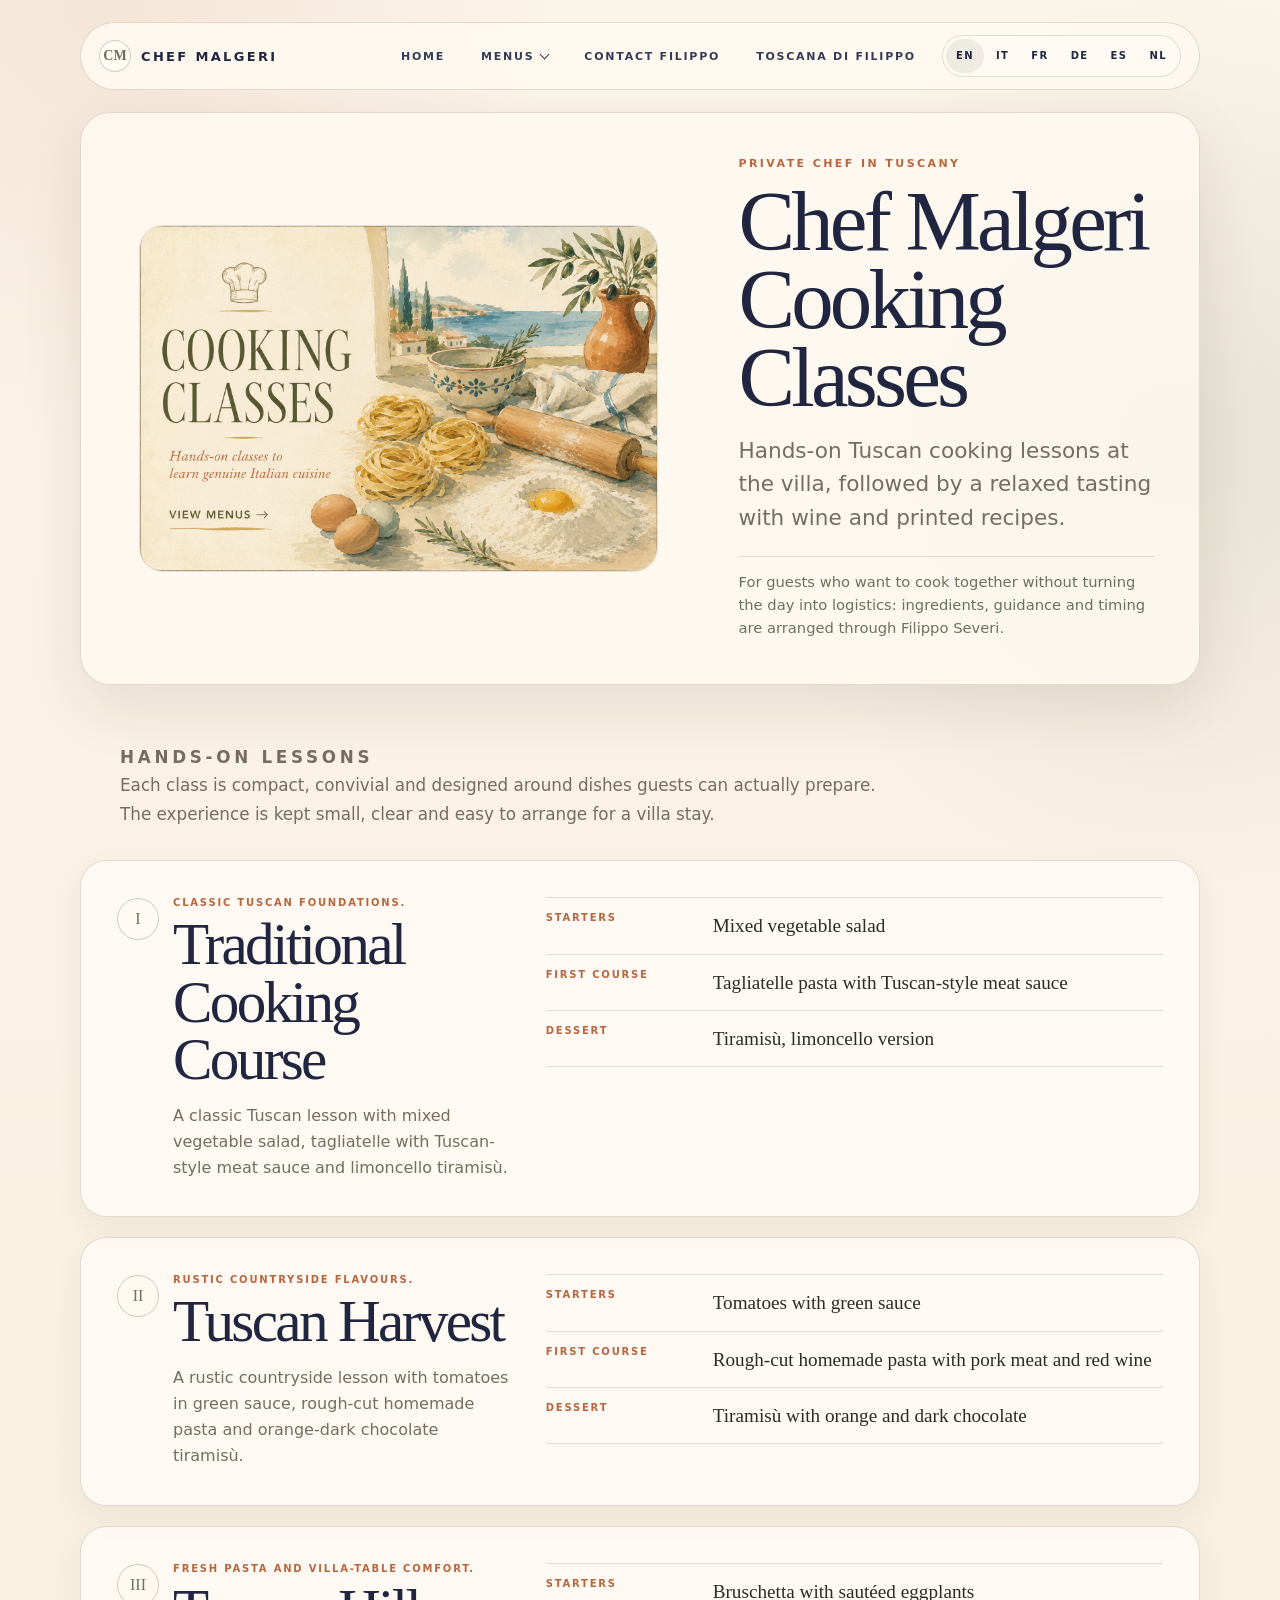
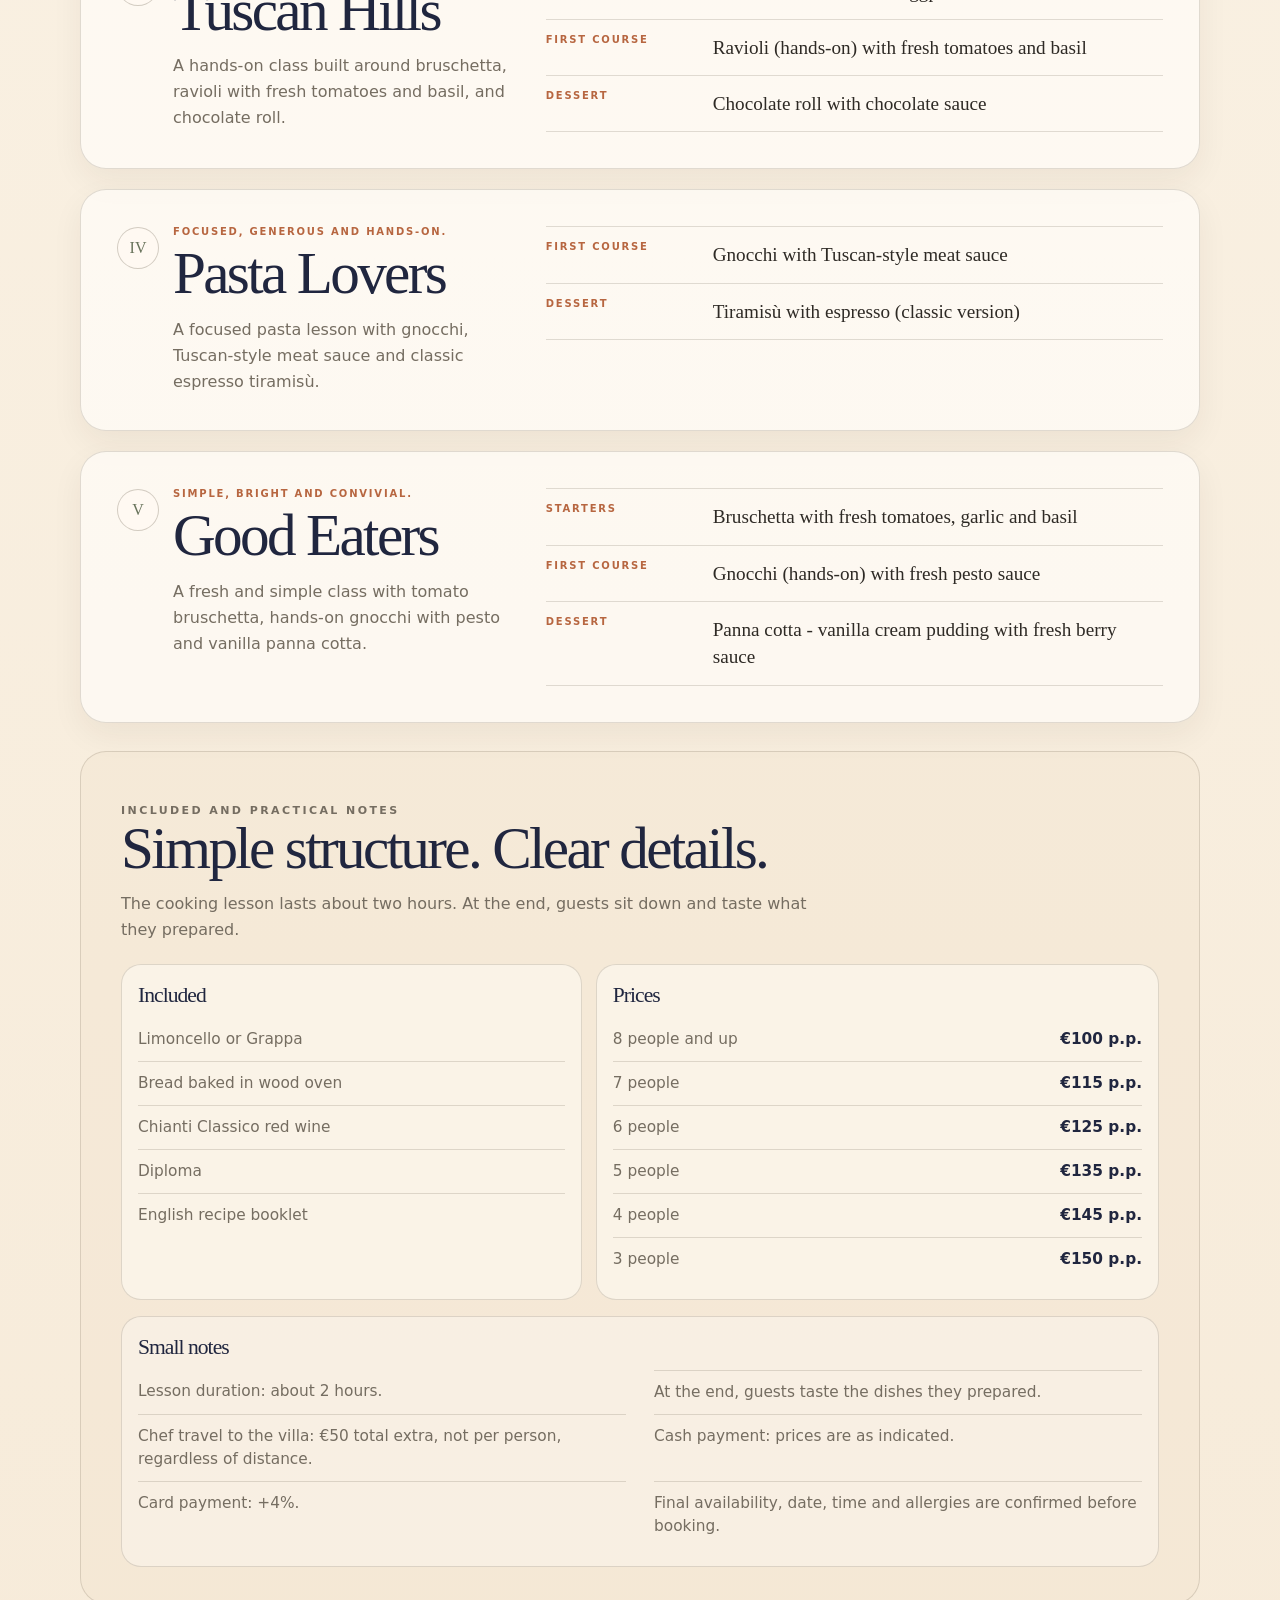
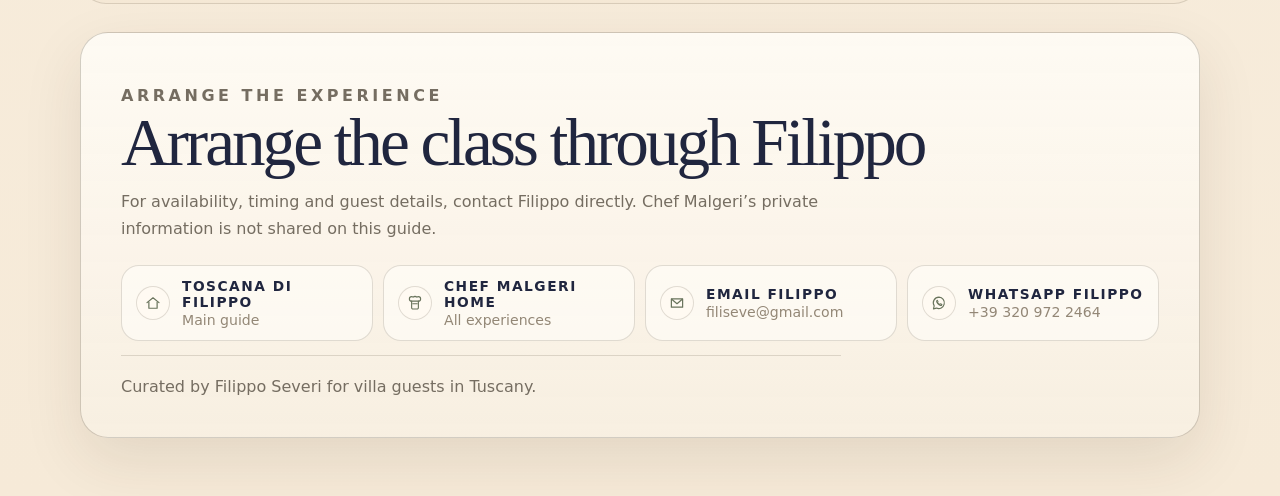
==== cooking-classes/index.html @ 7f521a79 "Add files via upload" ====
<!DOCTYPE html>

<html lang="en">
<head>
<meta charset="utf-8"/>
<meta content="width=device-width, initial-scale=1" name="viewport"/>
<title>Chef Malgeri · Cooking Classes</title>
<meta content="Hands-on Tuscan cooking classes at the villa, followed by a relaxed tasting with wine and printed recipes." name="description"/>
<meta content="index, follow" name="robots"/>
<meta content="Chef Malgeri · Cooking Classes" property="og:title"/>
<meta content="Hands-on Tuscan cooking classes at the villa, followed by a relaxed tasting with wine and printed recipes." property="og:description"/>
<meta content="website" property="og:type"/>
<link href="assets/site.css" rel="stylesheet"/>
<meta content="https://filippo-chef-malgeri.moghito.com/cooking-classes/" property="og:url"/><meta content="https://filippo-chef-malgeri.moghito.com/assets/og-cooking-classes.jpg" property="og:image"/><meta content="https://filippo-chef-malgeri.moghito.com/assets/og-cooking-classes.jpg" property="og:image:secure_url"/><meta content="image/jpeg" property="og:image:type"/><meta content="1600" property="og:image:width"/><meta content="840" property="og:image:height"/><meta content="summary_large_image" name="twitter:card"/><meta content="Chef Malgeri · Cooking Classes" name="twitter:title"/><meta content="Hands-on Tuscan cooking classes at the villa, followed by a relaxed tasting with wine and printed recipes." name="twitter:description"/><meta content="https://filippo-chef-malgeri.moghito.com/assets/og-cooking-classes.jpg" name="twitter:image"/><link href="https://filippo-chef-malgeri.moghito.com/cooking-classes/" rel="canonical"/></head>
<body data-contact-context="classes">
<a class="skip-link" href="#classes">Skip to classes</a>
<header aria-label="Site navigation" class="site-header">
<a aria-label="Chef Malgeri home" class="brand" href="../index.html">
<span class="monogram">CM</span>
<span class="brand-name">Chef Malgeri</span>
</a>
<nav aria-label="Page links" class="nav-links"><a href="../index.html">Home</a><div class="nav-dropdown"><a aria-expanded="false" aria-haspopup="true" class="nav-trigger" href="../index.html#experiences">Menus</a><div aria-label="Chef Malgeri menus" class="nav-menu"><a href="../tuscan-dinners/">Tuscan Dinners</a><a href="../cooking-classes/">Cooking Classes</a><a href="../group-dinners/">Group Dinners</a><a href="../gourmet-truffle/">Gourmet &amp; Truffle</a><a href="../summer-menus/">Summer Menus</a></div></div><a href="#contact-filippo">Contact Filippo</a><a href="https://filippo-toscana.moghito.com/">Toscana di Filippo</a></nav>
<div aria-label="Language" class="lang-switch" role="group"><button data-set-lang="en" type="button">EN</button><button data-set-lang="it" type="button">IT</button><button data-set-lang="fr" type="button">FR</button><button data-set-lang="de" type="button">DE</button><button data-set-lang="es" type="button">ES</button><button data-set-lang="nl" type="button">NL</button></div></header>
<main class="page">
<section aria-label="Cooking Classes introduction" class="hero">
<figure class="hero-art">
<img alt="Watercolor Tuscan cooking class scene with handmade pasta, eggs, rolling pin, olive branch and coastal villa landscape." height="1024" src="assets/hero-cooking-classes.webp" width="1536"/>
</figure>
<div class="hero-copy">
<p class="eyebrow">Private chef in Tuscany</p>
<h1><span>Chef Malgeri</span><span>Cooking Classes</span></h1>
<p class="lead">Hands-on Tuscan cooking lessons at the villa, followed by a relaxed tasting with wine and printed recipes.</p>
<p class="hero-note">For guests who want to cook together without turning the day into logistics: ingredients, guidance and timing are arranged through Filippo Severi.</p>
</div>
</section>
<section aria-label="Cooking class introduction" class="intro-panel">
<p class="section-kicker">Hands-on lessons</p>
<p>Each class is compact, convivial and designed around dishes guests can actually prepare. The experience is kept small, clear and easy to arrange for a villa stay.</p>
</section>
<section aria-label="Cooking class options" class="lesson-stack" id="classes">
<article class="lesson-card" id="traditional-cooking-course">
<div class="lesson-heading">
<p class="lesson-number">I</p>
<div>
<p class="lesson-mood">Classic Tuscan foundations.</p>
<h2>Traditional Cooking Course</h2>
<p class="lesson-desc">A classic Tuscan lesson with mixed vegetable salad, tagliatelle with Tuscan-style meat sauce and limoncello tiramisù.</p>
</div>
</div>
<dl class="lesson-list">
<div class="lesson-row">
<dt>Starters</dt>
<dd>Mixed vegetable salad</dd>
</div>
<div class="lesson-row">
<dt>First course</dt>
<dd>Tagliatelle pasta with Tuscan-style meat sauce</dd>
</div>
<div class="lesson-row">
<dt>Dessert</dt>
<dd>Tiramisù, limoncello version</dd>
</div>
</dl>
</article>
<article class="lesson-card" id="tuscan-harvest">
<div class="lesson-heading">
<p class="lesson-number">II</p>
<div>
<p class="lesson-mood">Rustic countryside flavours.</p>
<h2>Tuscan Harvest</h2>
<p class="lesson-desc">A rustic countryside lesson with tomatoes in green sauce, rough-cut homemade pasta and orange-dark chocolate tiramisù.</p>
</div>
</div>
<dl class="lesson-list">
<div class="lesson-row">
<dt>Starters</dt>
<dd>Tomatoes with green sauce</dd>
</div>
<div class="lesson-row">
<dt>First course</dt>
<dd>Rough-cut homemade pasta with pork meat and red wine</dd>
</div>
<div class="lesson-row">
<dt>Dessert</dt>
<dd>Tiramisù with orange and dark chocolate</dd>
</div>
</dl>
</article>
<article class="lesson-card" id="tuscan-hills">
<div class="lesson-heading">
<p class="lesson-number">III</p>
<div>
<p class="lesson-mood">Fresh pasta and villa-table comfort.</p>
<h2>Tuscan Hills</h2>
<p class="lesson-desc">A hands-on class built around bruschetta, ravioli with fresh tomatoes and basil, and chocolate roll.</p>
</div>
</div>
<dl class="lesson-list">
<div class="lesson-row">
<dt>Starters</dt>
<dd>Bruschetta with sautéed eggplants</dd>
</div>
<div class="lesson-row">
<dt>First course</dt>
<dd>Ravioli (hands-on) with fresh tomatoes and basil</dd>
</div>
<div class="lesson-row">
<dt>Dessert</dt>
<dd>Chocolate roll with chocolate sauce</dd>
</div>
</dl>
</article>
<article class="lesson-card" id="pasta-lovers">
<div class="lesson-heading">
<p class="lesson-number">IV</p>
<div>
<p class="lesson-mood">Focused, generous and hands-on.</p>
<h2>Pasta Lovers</h2>
<p class="lesson-desc">A focused pasta lesson with gnocchi, Tuscan-style meat sauce and classic espresso tiramisù.</p>
</div>
</div>
<dl class="lesson-list">
<div class="lesson-row">
<dt>First course</dt>
<dd>Gnocchi with Tuscan-style meat sauce</dd>
</div>
<div class="lesson-row">
<dt>Dessert</dt>
<dd>Tiramisù with espresso (classic version)</dd>
</div>
</dl>
</article>
<article class="lesson-card" id="good-eaters">
<div class="lesson-heading">
<p class="lesson-number">V</p>
<div>
<p class="lesson-mood">Simple, bright and convivial.</p>
<h2>Good Eaters</h2>
<p class="lesson-desc">A fresh and simple class with tomato bruschetta, hands-on gnocchi with pesto and vanilla panna cotta.</p>
</div>
</div>
<dl class="lesson-list">
<div class="lesson-row">
<dt>Starters</dt>
<dd>Bruschetta with fresh tomatoes, garlic and basil</dd>
</div>
<div class="lesson-row">
<dt>First course</dt>
<dd>Gnocchi (hands-on) with fresh pesto sauce</dd>
</div>
<div class="lesson-row">
<dt>Dessert</dt>
<dd>Panna cotta - vanilla cream pudding with fresh berry sauce</dd>
</div>
</dl>
</article>
</section>
<section aria-label="Included items and prices" class="service-notes">
<div class="service-intro">
<p class="section-kicker">Included and practical notes</p>
<h2>Simple structure. Clear details.</h2>
<p>The cooking lesson lasts about two hours. At the end, guests sit down and taste what they prepared.</p>
</div>
<div class="service-grid service-grid-two">
<div class="service-block">
<h3>Included</h3>
<ul class="plain-list"><li>Limoncello or Grappa</li><li>Bread baked in wood oven</li><li>Chianti Classico red wine</li><li>Diploma</li><li>English recipe booklet</li></ul>
</div>
<div class="service-block">
<h3>Prices</h3>
<ul class="price-list"><li><span>8 people and up</span><strong>€100 p.p.</strong></li><li><span>7 people</span><strong>€115 p.p.</strong></li><li><span>6 people</span><strong>€125 p.p.</strong></li><li><span>5 people</span><strong>€135 p.p.</strong></li><li><span>4 people</span><strong>€145 p.p.</strong></li><li><span>3 people</span><strong>€150 p.p.</strong></li></ul>
</div>
</div>
<div class="notes-strip">
<h3>Small notes</h3>
<ul><li>Lesson duration: about 2 hours.</li><li>At the end, guests taste the dishes they prepared.</li><li>Chef travel to the villa: €50 total extra, not per person, regardless of distance.</li><li>Cash payment: prices are as indicated.</li><li>Card payment: +4%.</li><li>Final availability, date, time and allergies are confirmed before booking.</li></ul>
</div>
</section>
<section aria-label="Contact Filippo" class="contact-panel" id="contact-filippo">
<p class="section-kicker">Arrange the experience</p>
<h2>Arrange the class through Filippo</h2>
<p>For availability, timing and guest details, contact Filippo directly. Chef Malgeri’s private information is not shared on this guide.</p>
<div aria-label="Contact and navigation links" class="action-grid">
<a class="action-card" href="https://filippo-toscana.moghito.com/">
<span class="icon"><svg aria-hidden="true" viewbox="0 0 24 24"><path d="M4 11.5 12 5l8 6.5" fill="none" stroke="currentColor" stroke-linecap="round" stroke-linejoin="round" stroke-width="1.6"></path><path d="M6.5 10.7V19h11v-8.3" fill="none" stroke="currentColor" stroke-linecap="round" stroke-linejoin="round" stroke-width="1.6"></path></svg></span>
<span class="action-copy"><strong>Toscana di Filippo</strong><span>Main guide</span></span>
</a>
<a class="action-card" href="../index.html">
<span class="icon"><svg aria-hidden="true" viewbox="0 0 24 24"><path d="M7.5 9.5c-1.7 0-3-1.3-3-3s1.3-3 3-3c.8 0 1.5.3 2 .8A3.7 3.7 0 0 1 12 3.2c1 0 1.9.4 2.5 1.1.5-.5 1.2-.8 2-.8 1.7 0 3 1.3 3 3s-1.3 3-3 3" fill="none" stroke="currentColor" stroke-linecap="round" stroke-linejoin="round" stroke-width="1.5"></path><path d="M7.5 9.5h9v8.8a1.7 1.7 0 0 1-1.7 1.7H9.2a1.7 1.7 0 0 1-1.7-1.7V9.5Z" fill="none" stroke="currentColor" stroke-linecap="round" stroke-linejoin="round" stroke-width="1.5"></path><path d="M9 13h6" fill="none" stroke="currentColor" stroke-linecap="round" stroke-width="1.5"></path></svg></span>
<span class="action-copy"><strong>Chef Malgeri Home</strong><span>All experiences</span></span>
</a>
<a class="action-card" href="mailto:filiseve@gmail.com?subject=Chef%20Malgeri%20Cooking%20Classes&amp;body=Hello%2C%20we%20are%20interested%20in%20the%20Chef%20Malgeri%20Cooking%20Classes%20experience.%20Could%20you%20please%20send%20us%20availability%20and%20details%3F">
<span class="icon"><svg aria-hidden="true" viewbox="0 0 24 24"><path d="M4.5 6.5h15v11h-15z" fill="none" stroke="currentColor" stroke-linejoin="round" stroke-width="1.6"></path><path d="m5 7 7 6 7-6" fill="none" stroke="currentColor" stroke-linecap="round" stroke-linejoin="round" stroke-width="1.6"></path></svg></span>
<span class="action-copy"><strong>Email Filippo</strong><span>filiseve@gmail.com</span></span>
</a>
<a class="action-card" href="https://wa.me/393209722464?text=Hello%2C%20we%20are%20interested%20in%20the%20Chef%20Malgeri%20Cooking%20Classes%20experience.%20Could%20you%20please%20send%20us%20availability%20and%20details%3F">
<span class="icon"><svg aria-hidden="true" viewbox="0 0 24 24"><path d="M12 4.2a7.6 7.6 0 0 0-6.4 11.7l-1 3.9 4-1A7.6 7.6 0 1 0 12 4.2Z" fill="none" stroke="currentColor" stroke-linecap="round" stroke-linejoin="round" stroke-width="1.5"></path><path d="M9.5 8.5c-.3.2-.7.8-.7 1.3 0 1.8 2.4 4.9 5.2 5.6.6.1 1.4-.3 1.6-.8l.3-.7-1.9-.9-.6.6c-.2.2-.4.2-.7.1-1-.4-2-1.3-2.5-2.3-.1-.2-.1-.5.1-.7l.4-.5-.8-1.7Z" fill="none" stroke="currentColor" stroke-linecap="round" stroke-linejoin="round" stroke-width="1.35"></path></svg></span>
<span class="action-copy"><strong>WhatsApp Filippo</strong><span>+39 320 972 2464</span></span>
</a>
</div>
<p class="footer-line">Curated by Filippo Severi for villa guests in Tuscany.</p>
</section>
</main>
<script defer="True" src="../assets/i18n.js"></script></body>
</html>
---- cooking-classes/assets/site.css ----
:root {
  --paper: #f8f0e3;
  --paper-soft: #fffaf2;
  --paper-deep: #efe1cc;
  --ink: #20263f;
  --ink-soft: #343b56;
  --muted: #756d61;
  --muted-2: #938776;
  --olive: #68735b;
  --olive-soft: #d8ddcb;
  --terracotta: #b76640;
  --terracotta-soft: #ead0bd;
  --line: rgba(72, 58, 38, .16);
  --line-strong: rgba(72, 58, 38, .24);
  --white: #fffdf8;
  --shadow: 0 22px 60px rgba(58, 42, 22, .10);
  --radius-lg: 30px;
  --radius-md: 22px;
  --max: 1120px;
}

* { box-sizing: border-box; }
html { scroll-behavior: smooth; }
body {
  margin: 0;
  color: var(--ink);
  background:
    radial-gradient(circle at 8% 0%, rgba(183, 102, 64, .10), transparent 28rem),
    radial-gradient(circle at 92% 12%, rgba(104, 115, 91, .13), transparent 28rem),
    linear-gradient(180deg, #fbf4e8 0%, #f6ead8 100%);
  font-family: ui-sans-serif, system-ui, -apple-system, BlinkMacSystemFont, "Segoe UI", sans-serif;
  -webkit-font-smoothing: antialiased;
  text-rendering: optimizeLegibility;
}

a { color: inherit; text-decoration: none; }
img { display: block; max-width: 100%; height: auto; }

.skip-link {
  position: absolute;
  left: -999px;
  top: 10px;
  padding: 10px 14px;
  background: var(--ink);
  color: var(--white);
  z-index: 20;
}
.skip-link:focus { left: 10px; }

.site-header {
  width: min(var(--max), calc(100% - 28px));
  margin: 16px auto 0;
  padding: 13px 14px;
  display: grid;
  gap: 12px;
  border: 1px solid var(--line);
  border-radius: 24px;
  background: rgba(255, 250, 242, .82);
  backdrop-filter: blur(12px);
}

.brand {
  display: inline-flex;
  align-items: center;
  justify-content: center;
  gap: 10px;
  min-height: 38px;
  color: var(--ink);
  font-size: 13px;
  font-weight: 800;
  letter-spacing: .18em;
  text-transform: uppercase;
}
.monogram {
  width: 32px;
  height: 32px;
  display: inline-grid;
  place-items: center;
  border: 1px solid var(--line-strong);
  border-radius: 999px;
  color: var(--olive);
  font-family: Georgia, "Times New Roman", serif;
  font-size: 14px;
  font-weight: 600;
  letter-spacing: 0;
  background: rgba(255, 253, 248, .72);
}

.nav-links {
  display: flex;
  flex-wrap: wrap;
  justify-content: center;
  gap: 8px;
}
.nav-links a {
  min-height: 42px;
  display: inline-flex;
  align-items: center;
  justify-content: center;
  padding: 0 12px;
  border-radius: 999px;
  color: var(--ink-soft);
  font-size: 11px;
  font-weight: 850;
  letter-spacing: .16em;
  text-transform: uppercase;
}
.nav-links a:focus-visible,
.nav-links a:hover {
  outline: none;
  background: rgba(104, 115, 91, .09);
}

.page {
  width: min(var(--max), calc(100% - 28px));
  margin: 0 auto;
  padding: 18px 0 40px;
}

.hero {
  overflow: hidden;
  border: 1px solid var(--line);
  border-radius: var(--radius-lg);
  background: rgba(255, 250, 242, .78);
  box-shadow: var(--shadow);
}
.hero-art { padding: 12px; }
.hero-art img {
  width: 100%;
  border-radius: 20px;
  border: 1px solid rgba(72, 58, 38, .13);
}
.hero-copy { padding: 8px 22px 28px; }
.eyebrow,
.section-kicker {
  margin: 0 0 12px;
  color: var(--terracotta);
  font-size: 11px;
  font-weight: 850;
  letter-spacing: .22em;
  text-transform: uppercase;
}
h1, h2, h3 {
  font-family: Georgia, "Times New Roman", serif;
  font-weight: 500;
  letter-spacing: -.045em;
}
h1 {
  margin: 0;
  max-width: 650px;
  font-size: clamp(2.75rem, 10vw, 5.3rem);
  line-height: .92;
}
h1 span { display: block; }
.lead {
  margin: 18px 0 0;
  max-width: 620px;
  color: var(--muted);
  font-size: clamp(1.05rem, 3.9vw, 1.35rem);
  line-height: 1.55;
}
.hero-note {
  margin: 22px 0 0;
  padding: 14px 0 0;
  border-top: 1px solid var(--line);
  color: var(--olive);
  font-size: .92rem;
  line-height: 1.55;
}

.intro-panel {
  margin: 24px 0 18px;
  padding: 24px 0 6px;
}
.intro-panel p {
  margin: 0;
  max-width: 760px;
  color: var(--muted);
  font-size: 1.05rem;
  line-height: 1.7;
}

.lesson-stack { display: grid; gap: 18px; }
.lesson-card {
  padding: 24px 20px;
  border: 1px solid var(--line);
  border-radius: 26px;
  background: rgba(255, 253, 248, .72);
  box-shadow: 0 12px 32px rgba(58, 42, 22, .06);
}
.lesson-heading {
  display: grid;
  grid-template-columns: auto 1fr;
  gap: 14px;
  align-items: start;
}
.lesson-number {
  width: 42px;
  height: 42px;
  display: grid;
  place-items: center;
  margin: 1px 0 0;
  border: 1px solid var(--line-strong);
  border-radius: 999px;
  color: var(--olive);
  background: rgba(255, 250, 242, .70);
  font-family: Georgia, "Times New Roman", serif;
  font-size: 16px;
}
.lesson-mood {
  margin: 0 0 8px;
  color: var(--terracotta);
  font-size: 10px;
  font-weight: 850;
  letter-spacing: .18em;
  text-transform: uppercase;
}
h2 {
  margin: 0;
  font-size: clamp(2rem, 8vw, 3.7rem);
  line-height: .97;
}
.lesson-desc {
  margin: 14px 0 0;
  color: var(--muted);
  font-size: 1rem;
  line-height: 1.62;
}
.lesson-list {
  margin: 22px 0 0;
  border-top: 1px solid var(--line);
}
.lesson-row {
  display: grid;
  gap: 5px;
  padding: 14px 0;
  border-bottom: 1px solid var(--line);
}
.lesson-row dt {
  color: var(--terracotta);
  font-size: 10px;
  font-weight: 850;
  letter-spacing: .18em;
  text-transform: uppercase;
}
.lesson-row dd {
  margin: 0;
  color: #2e2a25;
  font-family: Georgia, "Times New Roman", serif;
  font-size: 1.2rem;
  line-height: 1.42;
}

.service-notes {
  margin: 28px 0 0;
  padding: 24px 20px;
  border: 1px solid var(--line);
  border-radius: 26px;
  background: rgba(239, 225, 204, .34);
}
.service-intro h2 { max-width: 720px; }
.service-intro p {
  margin: 14px 0 0;
  max-width: 720px;
  color: var(--muted);
  line-height: 1.65;
}
.service-grid {
  display: grid;
  gap: 14px;
  margin-top: 20px;
}
.service-block {
  padding: 18px 16px;
  border: 1px solid var(--line);
  border-radius: 20px;
  background: rgba(255, 253, 248, .50);
}
.service-block h3,
.notes-strip h3 {
  margin: 0 0 10px;
  color: var(--ink);
  font-size: 1.35rem;
}
.plain-list,
.price-list,
.notes-strip ul {
  margin: 0;
  padding: 0;
  list-style: none;
}
.plain-list li,
.price-list li,
.notes-strip li {
  padding: 10px 0;
  border-top: 1px solid var(--line);
  color: var(--muted);
  font-size: .96rem;
  line-height: 1.5;
}
.plain-list li:first-child,
.price-list li:first-child,
.notes-strip li:first-child { border-top: 0; }
.price-list li {
  display: flex;
  justify-content: space-between;
  gap: 18px;
}
.price-list strong {
  color: var(--ink);
  white-space: nowrap;
}
.notes-strip {
  margin-top: 16px;
  padding: 18px 16px;
  border: 1px solid var(--line);
  border-radius: 20px;
  background: rgba(255, 253, 248, .36);
}

.contact-panel {
  margin: 28px 0 0;
  padding: 26px 20px 22px;
  border: 1px solid var(--line-strong);
  border-radius: 28px;
  background: linear-gradient(180deg, rgba(255,253,248,.84), rgba(248,240,227,.78));
  box-shadow: var(--shadow);
}
.contact-panel h2 { font-size: clamp(2.1rem, 9vw, 4.2rem); }
.contact-panel > p {
  margin: 14px 0 0;
  max-width: 720px;
  color: var(--muted);
  font-size: 1rem;
  line-height: 1.68;
}
.action-grid {
  display: grid;
  gap: 10px;
  margin-top: 22px;
}
.action-card {
  min-height: 62px;
  display: flex;
  align-items: center;
  gap: 12px;
  padding: 12px 14px;
  border: 1px solid var(--line);
  border-radius: 18px;
  background: rgba(255,253,248,.62);
}
.action-card:hover,
.action-card:focus-visible {
  outline: none;
  border-color: rgba(183,102,64,.45);
  background: rgba(255,253,248,.88);
}
.icon {
  width: 34px;
  height: 34px;
  flex: 0 0 auto;
  display: grid;
  place-items: center;
  border: 1px solid var(--line);
  border-radius: 999px;
  color: var(--olive);
  background: rgba(255,250,242,.76);
}
.icon svg { width: 18px; height: 18px; display: block; }
.action-copy strong {
  display: block;
  color: var(--ink);
  font-size: .86rem;
  font-weight: 850;
  letter-spacing: .11em;
  text-transform: uppercase;
}
.action-copy span {
  display: block;
  margin-top: 2px;
  color: var(--muted-2);
  font-size: .88rem;
}
.footer-line {
  margin: 24px 0 0;
  padding-top: 18px;
  border-top: 1px solid var(--line);
  color: var(--muted);
  font-size: .92rem;
  line-height: 1.55;
}

@media (min-width: 700px) {
  .site-header {
    margin-top: 22px;
    grid-template-columns: auto 1fr;
    align-items: center;
    padding: 12px 18px;
    border-radius: 999px;
  }
  .brand { justify-content: flex-start; }
  .nav-links { justify-content: flex-end; }
  .nav-links a { padding: 0 14px; }
  .page { padding-top: 22px; }
  .hero-copy { padding: 14px 34px 34px; }
  .lesson-card { padding: 30px 30px; }
  .lesson-row { grid-template-columns: 145px 1fr; gap: 22px; align-items: start; }
  .service-grid-two { grid-template-columns: minmax(0, .9fr) minmax(0, 1.1fr); }
  .action-grid { grid-template-columns: repeat(2, minmax(0, 1fr)); }
}

@media (min-width: 980px) {
  .page { padding-bottom: 58px; }
  .hero {
    display: grid;
    grid-template-columns: minmax(0, 1.08fr) minmax(340px, .82fr);
    align-items: center;
  }
  .hero-art { padding: 18px; }
  .hero-art img { border-radius: 24px; }
  .hero-copy { padding: 44px 44px 44px 22px; }
  .intro-panel { padding: 34px 40px 14px; }
  .lesson-stack { gap: 20px; }
  .lesson-card {
    display: grid;
    grid-template-columns: minmax(280px, .78fr) minmax(0, 1.22fr);
    gap: 34px;
    padding: 36px;
  }
  .lesson-list { margin-top: 0; }
  .service-notes,
  .contact-panel { padding: 36px 40px; }
  .notes-strip ul { display: grid; grid-template-columns: repeat(2, minmax(0, 1fr)); gap: 0 28px; }
  .action-grid { grid-template-columns: repeat(4, minmax(0, 1fr)); }
}

@media (max-width: 380px) {
  .site-header,
  .page { width: min(100% - 18px, var(--max)); }
  .nav-links a { padding: 0 9px; font-size: 10px; }
  .hero-copy,
  .lesson-card,
  .service-notes,
  .contact-panel { padding-left: 16px; padding-right: 16px; }
  h1 { font-size: 2.45rem; }
}

@media (prefers-reduced-motion: reduce) {
  html { scroll-behavior: auto; }
}


/* v8 shared subpage repair: restore original page CSS and add menu dropdown/language controls without breaking card/menu layouts. */
.site-header{position:sticky;top:8px;z-index:30;}
.nav-dropdown{position:relative;display:inline-flex;align-items:center;justify-content:center;}
.nav-trigger::after{content:"";width:6px;height:6px;margin-left:7px;border-right:1.5px solid currentColor;border-bottom:1.5px solid currentColor;transform:translateY(-2px) rotate(45deg);transition:transform .18s ease;}
.nav-dropdown:hover .nav-trigger::after,.nav-dropdown:focus-within .nav-trigger::after,.nav-dropdown.is-open .nav-trigger::after{transform:translateY(1px) rotate(225deg);}
.nav-menu{position:absolute;top:calc(100% + 10px);left:50%;min-width:244px;padding:10px;border:1px solid var(--line);border-radius:22px;background:rgba(255,250,242,.97);backdrop-filter:blur(16px);box-shadow:0 20px 54px rgba(75,48,22,.14);display:grid;gap:4px;opacity:0;pointer-events:none;transform:translate(-50%,8px);transition:opacity .18s ease,transform .18s ease;z-index:60;}
.nav-dropdown::after{content:"";position:absolute;left:-14px;right:-14px;top:100%;height:18px;display:block;}
.nav-dropdown:hover .nav-menu,.nav-dropdown:focus-within .nav-menu,.nav-dropdown.is-open .nav-menu{opacity:1;pointer-events:auto;transform:translate(-50%,0);}
.nav-menu a{justify-content:flex-start!important;width:100%;min-height:38px;padding:0 13px!important;border-radius:14px;text-align:left;white-space:nowrap;background:transparent;}
.lang-switch{display:flex;align-items:center;justify-content:center;gap:2px;padding:3px;border:1px solid var(--line);border-radius:999px;background:rgba(255,253,248,.52);}
.lang-switch button{min-height:34px;border:0;border-radius:999px;padding:0 10px;background:transparent;color:var(--ink);font:800 10px/1 ui-sans-serif,system-ui,-apple-system,BlinkMacSystemFont,"Segoe UI",sans-serif;letter-spacing:.14em;text-transform:uppercase;cursor:pointer;}
.lang-switch button:hover,.lang-switch button:focus-visible,.lang-switch button.is-active{outline:none;background:rgba(104,115,91,.12);}
@media (min-width:700px){
  .site-header{grid-template-columns:auto minmax(0,1fr) auto;align-items:center;}
  .lang-switch{justify-self:end;}
}
@media (max-width:700px){
  .site-header{top:6px;gap:7px;padding:8px 10px;border-radius:23px;}
  .brand{min-height:28px;gap:8px;}
  .monogram,.brand-mark{width:27px;height:27px;font-size:10px;}
  .brand,.brand-name{font-size:10px;letter-spacing:.14em;}
  .nav-links{width:100%;justify-content:center!important;gap:3px 6px;}
  .nav-links a{min-height:29px;padding:0 8px;font-size:9px;letter-spacing:.13em;}
  .lang-switch{margin-inline:auto;padding:2px;gap:1px;}
  .lang-switch button{min-height:27px;padding:0 8px;font-size:8.5px;letter-spacing:.12em;}
  .nav-menu{left:12px;right:12px;top:auto;min-width:0;transform:translateY(8px);margin-top:4px;padding:8px;border-radius:18px;}
  .nav-dropdown:hover .nav-menu,.nav-dropdown:focus-within .nav-menu,.nav-dropdown.is-open .nav-menu{transform:translateY(0);}
  .nav-menu a{min-height:33px;padding:0 11px!important;border-radius:12px;}
}
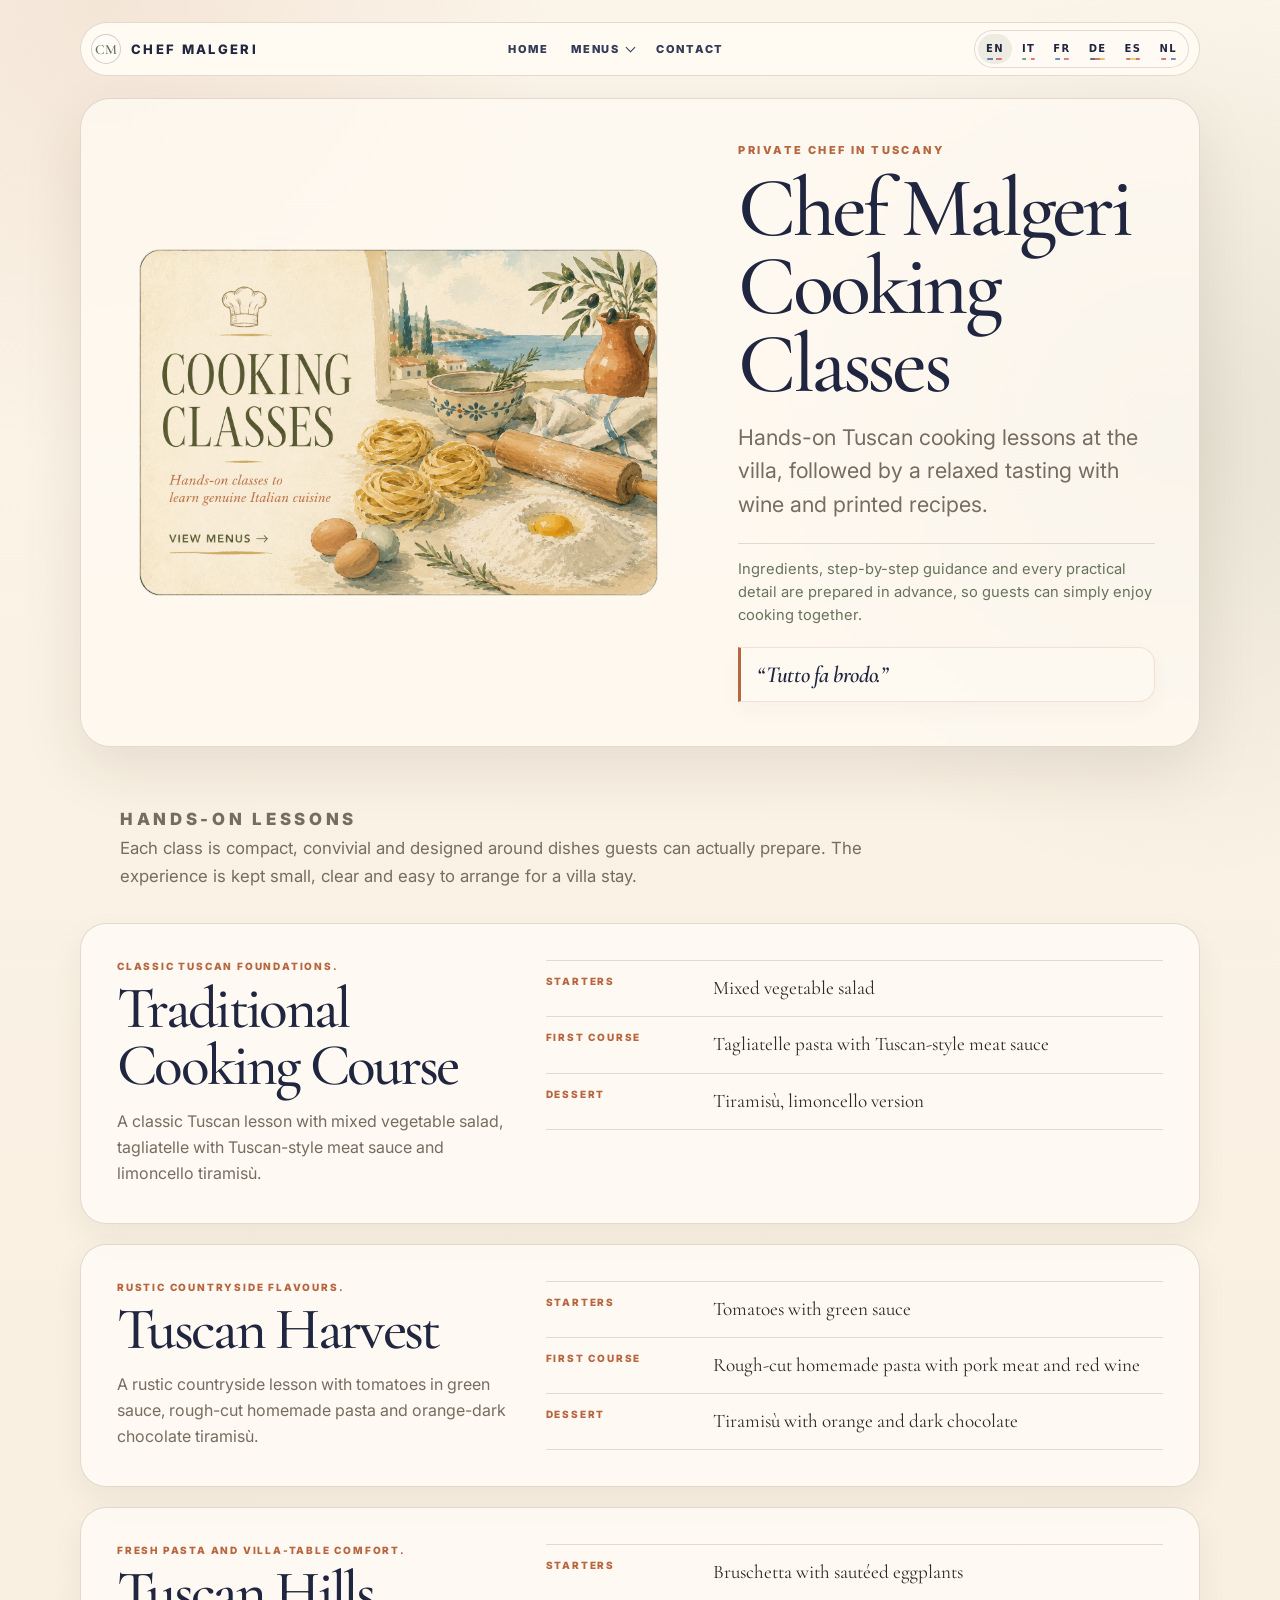
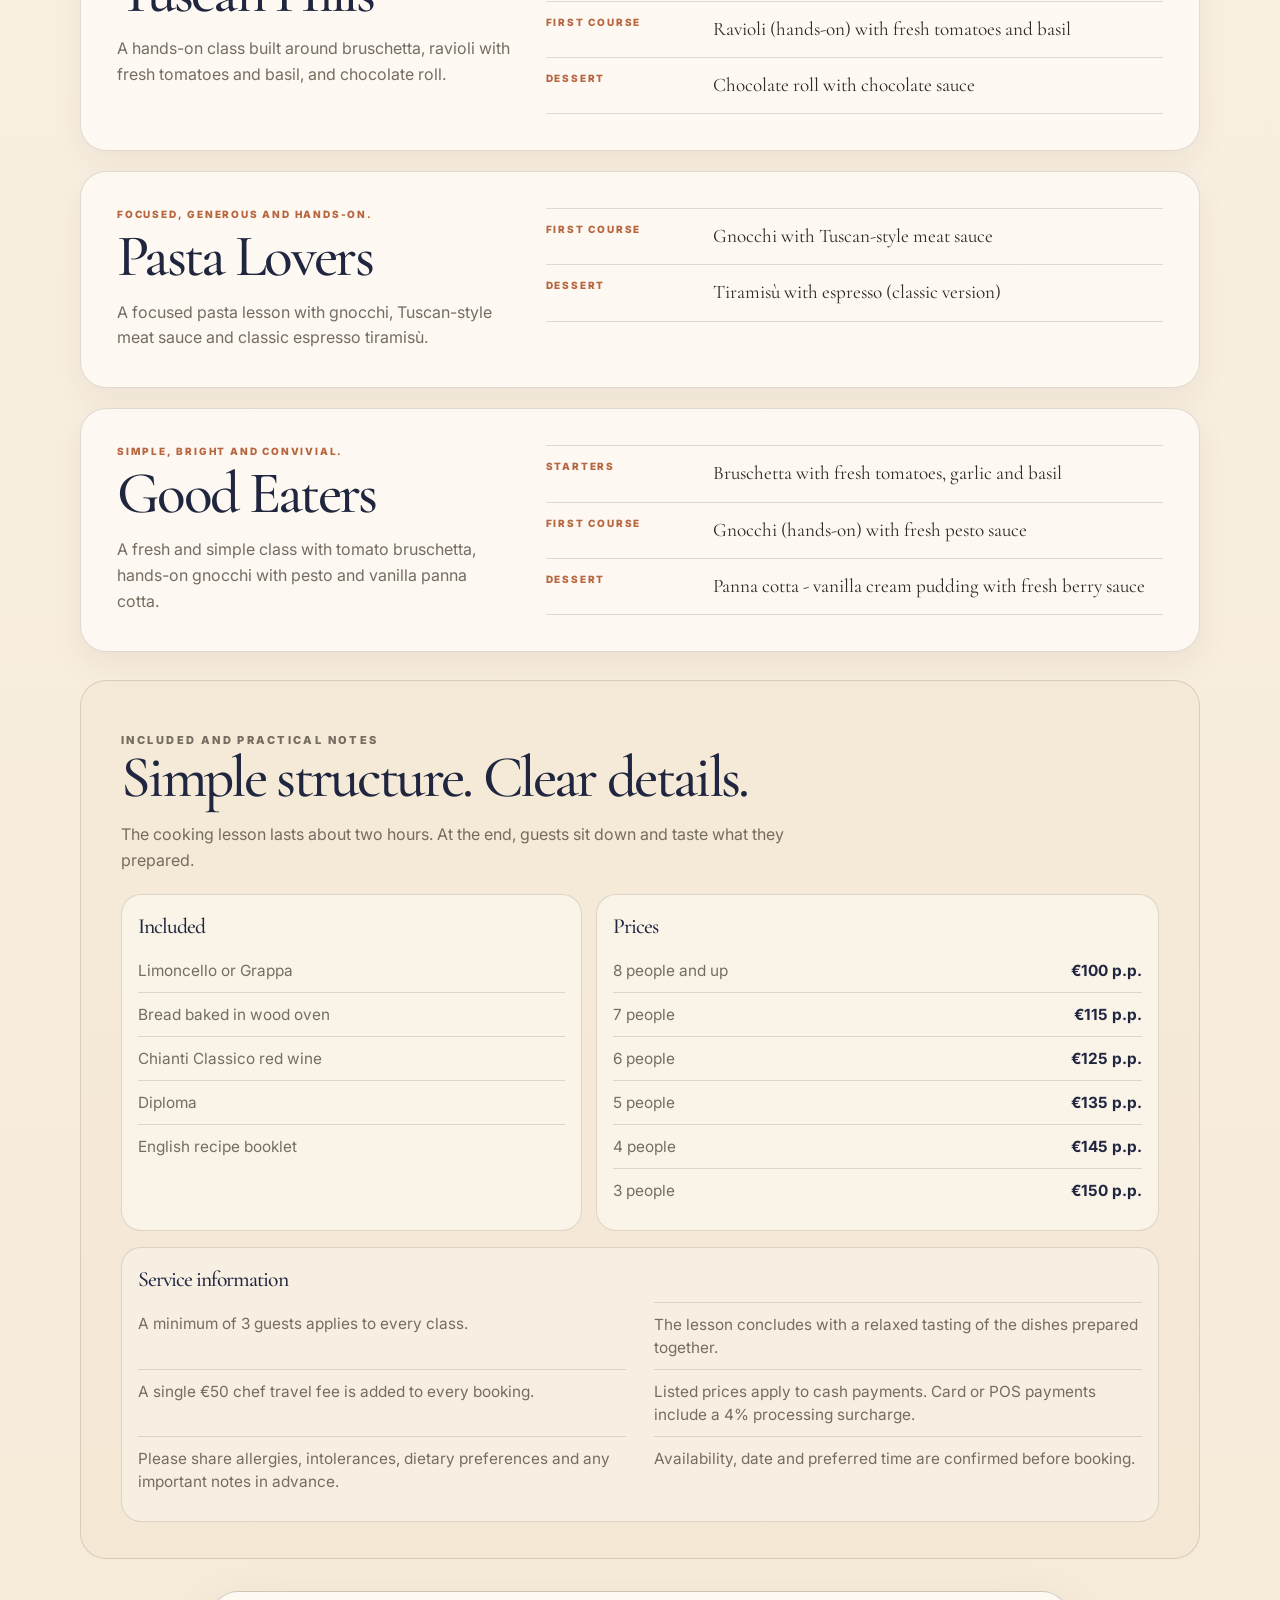
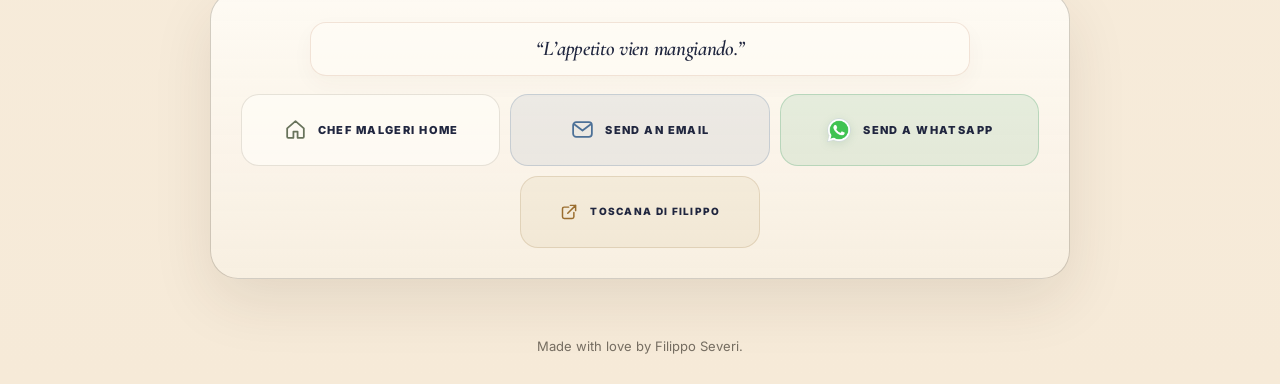
==== commit 3b84bcec: "Polish Chef Malgeri multilingual site" ====
--- a/cooking-classes/index.html
+++ b/cooking-classes/index.html
@@ -11,7 +11,7 @@
 <meta content="Hands-on Tuscan cooking classes at the villa, followed by a relaxed tasting with wine and printed recipes." property="og:description"/>
 <meta content="website" property="og:type"/>
 <link href="assets/site.css" rel="stylesheet"/>
-<meta content="https://filippo-chef-malgeri.moghito.com/cooking-classes/" property="og:url"/><meta content="https://filippo-chef-malgeri.moghito.com/assets/og-cooking-classes.jpg" property="og:image"/><meta content="https://filippo-chef-malgeri.moghito.com/assets/og-cooking-classes.jpg" property="og:image:secure_url"/><meta content="image/jpeg" property="og:image:type"/><meta content="1600" property="og:image:width"/><meta content="840" property="og:image:height"/><meta content="summary_large_image" name="twitter:card"/><meta content="Chef Malgeri · Cooking Classes" name="twitter:title"/><meta content="Hands-on Tuscan cooking classes at the villa, followed by a relaxed tasting with wine and printed recipes." name="twitter:description"/><meta content="https://filippo-chef-malgeri.moghito.com/assets/og-cooking-classes.jpg" name="twitter:image"/><link href="https://filippo-chef-malgeri.moghito.com/cooking-classes/" rel="canonical"/></head>
+<meta content="https://filippo-chef-malgeri.moghito.com/cooking-classes/" property="og:url"/><meta content="https://filippo-chef-malgeri.moghito.com/assets/og-cooking-classes.jpg" property="og:image"/><meta content="https://filippo-chef-malgeri.moghito.com/assets/og-cooking-classes.jpg" property="og:image:secure_url"/><meta content="image/jpeg" property="og:image:type"/><meta content="1600" property="og:image:width"/><meta content="840" property="og:image:height"/><meta content="Watercolor Tuscan cooking class with handmade pasta and a coastal villa landscape." property="og:image:alt"/><meta content="Chef Malgeri" property="og:site_name"/><meta content="en_GB" property="og:locale"/><meta content="summary_large_image" name="twitter:card"/><meta content="Chef Malgeri · Cooking Classes" name="twitter:title"/><meta content="Hands-on Tuscan cooking classes at the villa, followed by a relaxed tasting with wine and printed recipes." name="twitter:description"/><meta content="https://filippo-chef-malgeri.moghito.com/assets/og-cooking-classes.jpg" name="twitter:image"/><meta content="Watercolor Tuscan cooking class with handmade pasta and a coastal villa landscape." name="twitter:image:alt"/><link href="https://filippo-chef-malgeri.moghito.com/cooking-classes/" rel="canonical"/><link href="https://fonts.googleapis.com" rel="preconnect"/><link crossorigin="" href="https://fonts.gstatic.com" rel="preconnect"/><link href="https://fonts.googleapis.com/css2?family=Cormorant+Garamond:wght@500;600;700&amp;family=Inter:wght@400;500;600;700;800&amp;display=swap" rel="stylesheet"/></head>
 <body data-contact-context="classes">
 <a class="skip-link" href="#classes">Skip to classes</a>
 <header aria-label="Site navigation" class="site-header">
@@ -19,18 +19,19 @@
 <span class="monogram">CM</span>
 <span class="brand-name">Chef Malgeri</span>
 </a>
-<nav aria-label="Page links" class="nav-links"><a href="../index.html">Home</a><div class="nav-dropdown"><a aria-expanded="false" aria-haspopup="true" class="nav-trigger" href="../index.html#experiences">Menus</a><div aria-label="Chef Malgeri menus" class="nav-menu"><a href="../tuscan-dinners/">Tuscan Dinners</a><a href="../cooking-classes/">Cooking Classes</a><a href="../group-dinners/">Group Dinners</a><a href="../gourmet-truffle/">Gourmet &amp; Truffle</a><a href="../summer-menus/">Summer Menus</a></div></div><a href="#contact-filippo">Contact Filippo</a><a href="https://filippo-toscana.moghito.com/">Toscana di Filippo</a></nav>
+<nav aria-label="Page links" class="nav-links"><a href="../index.html">Home</a><div class="nav-dropdown"><a aria-expanded="false" aria-haspopup="true" class="nav-trigger" href="../index.html#experiences">Menus<span aria-hidden="true" class="nav-chevron"></span></a><div aria-label="Chef Malgeri menus" class="nav-menu"><a href="../tuscan-dinners/">Tuscan Dinners</a><a href="../cooking-classes/">Cooking Classes</a><a href="../group-dinners/">Group Dinners</a><a href="../gourmet-truffle/">Gourmet &amp; Truffle</a><a href="../summer-menus/">Summer Menus</a></div></div><a href="#contact-filippo">Contact</a></nav>
 <div aria-label="Language" class="lang-switch" role="group"><button data-set-lang="en" type="button">EN</button><button data-set-lang="it" type="button">IT</button><button data-set-lang="fr" type="button">FR</button><button data-set-lang="de" type="button">DE</button><button data-set-lang="es" type="button">ES</button><button data-set-lang="nl" type="button">NL</button></div></header>
 <main class="page">
 <section aria-label="Cooking Classes introduction" class="hero">
 <figure class="hero-art">
-<img alt="Watercolor Tuscan cooking class scene with handmade pasta, eggs, rolling pin, olive branch and coastal villa landscape." height="1024" src="assets/hero-cooking-classes.webp" width="1536"/>
+<img alt="Watercolor Tuscan cooking class scene with handmade pasta, eggs, rolling pin, olive branch and coastal villa landscape." height="1024" src="assets/hero-cooking-classes.webp" width="1536" fetchpriority="high"/>
 </figure>
 <div class="hero-copy">
 <p class="eyebrow">Private chef in Tuscany</p>
 <h1><span>Chef Malgeri</span><span>Cooking Classes</span></h1>
 <p class="lead">Hands-on Tuscan cooking lessons at the villa, followed by a relaxed tasting with wine and printed recipes.</p>
-<p class="hero-note">For guests who want to cook together without turning the day into logistics: ingredients, guidance and timing are arranged through Filippo Severi.</p>
+<p class="hero-note">Ingredients, step-by-step guidance and every practical detail are prepared in advance, so guests can simply enjoy cooking together.</p>
+<blockquote class="italian-quote hero-quote" data-italian-quote hidden lang="it" translate="no"><p></p><cite></cite></blockquote>
 </div>
 </section>
 <section aria-label="Cooking class introduction" class="intro-panel">
@@ -40,7 +41,6 @@
 <section aria-label="Cooking class options" class="lesson-stack" id="classes">
 <article class="lesson-card" id="traditional-cooking-course">
 <div class="lesson-heading">
-<p class="lesson-number">I</p>
 <div>
 <p class="lesson-mood">Classic Tuscan foundations.</p>
 <h2>Traditional Cooking Course</h2>
@@ -64,7 +64,6 @@
 </article>
 <article class="lesson-card" id="tuscan-harvest">
 <div class="lesson-heading">
-<p class="lesson-number">II</p>
 <div>
 <p class="lesson-mood">Rustic countryside flavours.</p>
 <h2>Tuscan Harvest</h2>
@@ -88,7 +87,6 @@
 </article>
 <article class="lesson-card" id="tuscan-hills">
 <div class="lesson-heading">
-<p class="lesson-number">III</p>
 <div>
 <p class="lesson-mood">Fresh pasta and villa-table comfort.</p>
 <h2>Tuscan Hills</h2>
@@ -112,7 +110,6 @@
 </article>
 <article class="lesson-card" id="pasta-lovers">
 <div class="lesson-heading">
-<p class="lesson-number">IV</p>
 <div>
 <p class="lesson-mood">Focused, generous and hands-on.</p>
 <h2>Pasta Lovers</h2>
@@ -132,7 +129,6 @@
 </article>
 <article class="lesson-card" id="good-eaters">
 <div class="lesson-heading">
-<p class="lesson-number">V</p>
 <div>
 <p class="lesson-mood">Simple, bright and convivial.</p>
 <h2>Good Eaters</h2>
@@ -172,34 +168,29 @@
 </div>
 </div>
 <div class="notes-strip">
-<h3>Small notes</h3>
-<ul><li>Lesson duration: about 2 hours.</li><li>At the end, guests taste the dishes they prepared.</li><li>Chef travel to the villa: €50 total extra, not per person, regardless of distance.</li><li>Cash payment: prices are as indicated.</li><li>Card payment: +4%.</li><li>Final availability, date, time and allergies are confirmed before booking.</li></ul>
+<h3>Service information</h3>
+<ul>
+<li>A minimum of 3 guests applies to every class.</li>
+<li>The lesson concludes with a relaxed tasting of the dishes prepared together.</li>
+<li>A single €50 chef travel fee is added to every booking.</li>
+<li>Listed prices apply to cash payments. Card or POS payments include a 4% processing surcharge.</li>
+<li>Please share allergies, intolerances, dietary preferences and any important notes in advance.</li>
+<li>Availability, date and preferred time are confirmed before booking.</li>
+</ul>
 </div>
 </section>
-<section aria-label="Contact Filippo" class="contact-panel" id="contact-filippo">
-<p class="section-kicker">Arrange the experience</p>
-<h2>Arrange the class through Filippo</h2>
-<p>For availability, timing and guest details, contact Filippo directly. Chef Malgeri’s private information is not shared on this guide.</p>
-<div aria-label="Contact and navigation links" class="action-grid">
-<a class="action-card" href="https://filippo-toscana.moghito.com/">
-<span class="icon"><svg aria-hidden="true" viewbox="0 0 24 24"><path d="M4 11.5 12 5l8 6.5" fill="none" stroke="currentColor" stroke-linecap="round" stroke-linejoin="round" stroke-width="1.6"></path><path d="M6.5 10.7V19h11v-8.3" fill="none" stroke="currentColor" stroke-linecap="round" stroke-linejoin="round" stroke-width="1.6"></path></svg></span>
-<span class="action-copy"><strong>Toscana di Filippo</strong><span>Main guide</span></span>
-</a>
-<a class="action-card" href="../index.html">
-<span class="icon"><svg aria-hidden="true" viewbox="0 0 24 24"><path d="M7.5 9.5c-1.7 0-3-1.3-3-3s1.3-3 3-3c.8 0 1.5.3 2 .8A3.7 3.7 0 0 1 12 3.2c1 0 1.9.4 2.5 1.1.5-.5 1.2-.8 2-.8 1.7 0 3 1.3 3 3s-1.3 3-3 3" fill="none" stroke="currentColor" stroke-linecap="round" stroke-linejoin="round" stroke-width="1.5"></path><path d="M7.5 9.5h9v8.8a1.7 1.7 0 0 1-1.7 1.7H9.2a1.7 1.7 0 0 1-1.7-1.7V9.5Z" fill="none" stroke="currentColor" stroke-linecap="round" stroke-linejoin="round" stroke-width="1.5"></path><path d="M9 13h6" fill="none" stroke="currentColor" stroke-linecap="round" stroke-width="1.5"></path></svg></span>
-<span class="action-copy"><strong>Chef Malgeri Home</strong><span>All experiences</span></span>
-</a>
-<a class="action-card" href="mailto:filiseve@gmail.com?subject=Chef%20Malgeri%20Cooking%20Classes&amp;body=Hello%2C%20we%20are%20interested%20in%20the%20Chef%20Malgeri%20Cooking%20Classes%20experience.%20Could%20you%20please%20send%20us%20availability%20and%20details%3F">
-<span class="icon"><svg aria-hidden="true" viewbox="0 0 24 24"><path d="M4.5 6.5h15v11h-15z" fill="none" stroke="currentColor" stroke-linejoin="round" stroke-width="1.6"></path><path d="m5 7 7 6 7-6" fill="none" stroke="currentColor" stroke-linecap="round" stroke-linejoin="round" stroke-width="1.6"></path></svg></span>
-<span class="action-copy"><strong>Email Filippo</strong><span>filiseve@gmail.com</span></span>
-</a>
-<a class="action-card" href="https://wa.me/393209722464?text=Hello%2C%20we%20are%20interested%20in%20the%20Chef%20Malgeri%20Cooking%20Classes%20experience.%20Could%20you%20please%20send%20us%20availability%20and%20details%3F">
-<span class="icon"><svg aria-hidden="true" viewbox="0 0 24 24"><path d="M12 4.2a7.6 7.6 0 0 0-6.4 11.7l-1 3.9 4-1A7.6 7.6 0 1 0 12 4.2Z" fill="none" stroke="currentColor" stroke-linecap="round" stroke-linejoin="round" stroke-width="1.5"></path><path d="M9.5 8.5c-.3.2-.7.8-.7 1.3 0 1.8 2.4 4.9 5.2 5.6.6.1 1.4-.3 1.6-.8l.3-.7-1.9-.9-.6.6c-.2.2-.4.2-.7.1-1-.4-2-1.3-2.5-2.3-.1-.2-.1-.5.1-.7l.4-.5-.8-1.7Z" fill="none" stroke="currentColor" stroke-linecap="round" stroke-linejoin="round" stroke-width="1.35"></path></svg></span>
-<span class="action-copy"><strong>WhatsApp Filippo</strong><span>+39 320 972 2464</span></span>
-</a>
+<section aria-label="Contact options" class="contact-panel contact-panel-compact" id="contact-filippo">
+<blockquote class="italian-quote contact-quote" data-italian-quote hidden lang="it" translate="no"><p></p><cite></cite></blockquote>
+<div aria-label="Contact links" class="contact-links compact-contact-links">
+<a href="../index.html"><svg aria-hidden="true" class="contact-icon" viewBox="0 0 24 24"><path d="m4 11 8-7 8 7v8a1 1 0 0 1-1 1h-5v-6h-4v6H5a1 1 0 0 1-1-1z"/></svg><span>Chef Malgeri Home</span></a>
+<a class="email-link" href="mailto:filiseve@gmail.com?subject=Chef%20Malgeri%20%C2%B7%20Cooking%20Classes&amp;body=Hello%2C%20we%20would%20like%20to%20ask%20a%20few%20questions%20about%20Chef%20Malgeri%27s%20Cooking%20Classes.%0A%0AVilla%3A%0APreferred%20date%3A%0ANumber%20of%20guests%3A%0APreferred%20class%3A%0AAllergies%2C%20intolerances%20or%20dietary%20preferences%3A%0AImportant%20notes%3A%0APreferred%20time%3A"><svg aria-hidden="true" class="contact-icon" viewBox="0 0 24 24"><rect x="3" y="5" width="18" height="14" rx="3"/><path d="m4 7 8 6 8-6"/></svg><span>Send an email</span></a>
+<a class="whatsapp-link" href="https://wa.me/393209722464?text=Hello%2C%20we%20would%20like%20to%20ask%20a%20few%20questions%20about%20Chef%20Malgeri%27s%20Cooking%20Classes.%0A%0AVilla%3A%0APreferred%20date%3A%0ANumber%20of%20guests%3A%0APreferred%20class%3A%0AAllergies%2C%20intolerances%20or%20dietary%20preferences%3A%0AImportant%20notes%3A%0APreferred%20time%3A"><img alt="" aria-hidden="true" class="contact-icon contact-icon-whatsapp" height="48" src="../assets/icon-whatsapp.png" width="48"/><span>Send a WhatsApp</span></a>
+<a class="contact-link-secondary" href="https://filippo-toscana.moghito.com/" rel="noopener noreferrer" target="_blank"><svg aria-hidden="true" class="contact-icon" viewBox="0 0 24 24"><path d="M13 5h6v6M19 5l-9 9"/><path d="M11 7H6a2 2 0 0 0-2 2v9a2 2 0 0 0 2 2h9a2 2 0 0 0 2-2v-5"/></svg><span>Toscana di Filippo</span></a>
 </div>
-<p class="footer-line">Curated by Filippo Severi for villa guests in Tuscany.</p>
 </section>
 </main>
+<footer class="site-footer">
+<p>Made with love by Filippo Severi.</p>
+</footer>
 <script defer="True" src="../assets/i18n.js"></script></body>
 </html>
--- a/cooking-classes/assets/site.css
+++ b/cooking-classes/assets/site.css
@@ -17,6 +17,8 @@
   --radius-lg: 30px;
   --radius-md: 22px;
   --max: 1120px;
+  --serif: "Cormorant Garamond", Georgia, "Times New Roman", serif;
+  --sans: "Inter", system-ui, -apple-system, BlinkMacSystemFont, "Segoe UI", sans-serif;
 }
 
 * { box-sizing: border-box; }
@@ -28,7 +30,7 @@
     radial-gradient(circle at 8% 0%, rgba(183, 102, 64, .10), transparent 28rem),
     radial-gradient(circle at 92% 12%, rgba(104, 115, 91, .13), transparent 28rem),
     linear-gradient(180deg, #fbf4e8 0%, #f6ead8 100%);
-  font-family: ui-sans-serif, system-ui, -apple-system, BlinkMacSystemFont, "Segoe UI", sans-serif;
+  font-family: var(--sans);
   -webkit-font-smoothing: antialiased;
   text-rendering: optimizeLegibility;
 }
@@ -79,7 +81,7 @@
   border: 1px solid var(--line-strong);
   border-radius: 999px;
   color: var(--olive);
-  font-family: Georgia, "Times New Roman", serif;
+  font-family: var(--serif);
   font-size: 14px;
   font-weight: 600;
   letter-spacing: 0;
@@ -141,7 +143,7 @@
   text-transform: uppercase;
 }
 h1, h2, h3 {
-  font-family: Georgia, "Times New Roman", serif;
+  font-family: var(--serif);
   font-weight: 500;
   letter-spacing: -.045em;
 }
@@ -204,7 +206,7 @@
   border-radius: 999px;
   color: var(--olive);
   background: rgba(255, 250, 242, .70);
-  font-family: Georgia, "Times New Roman", serif;
+  font-family: var(--serif);
   font-size: 16px;
 }
 .lesson-mood {
@@ -246,7 +248,7 @@
 .lesson-row dd {
   margin: 0;
   color: #2e2a25;
-  font-family: Georgia, "Times New Roman", serif;
+  font-family: var(--serif);
   font-size: 1.2rem;
   line-height: 1.42;
 }
@@ -479,3 +481,233 @@
   .nav-dropdown:hover .nav-menu,.nav-dropdown:focus-within .nav-menu,.nav-dropdown.is-open .nav-menu{transform:translateY(0);}
   .nav-menu a{min-height:33px;padding:0 11px!important;border-radius:12px;}
 }
+
+/* v11 professional booking, responsive navigation and language accents */
+html,body{max-width:100%;overflow-x:hidden;overflow-x:clip;}
+.site-header{z-index:90;background:rgba(255,250,242,.98);}
+.nav-menu{max-width:min(300px,calc(100vw - 24px));max-height:min(60vh,360px);overflow-y:auto;overscroll-behavior:contain;background:rgba(255,250,242,.99);}
+.nav-dropdown:not(.is-open) .nav-trigger::after{transform:translateY(-2px) rotate(45deg);}
+.nav-dropdown:not(.is-open) .nav-menu{opacity:0;pointer-events:none;transform:translate(-50%,8px);}
+.nav-dropdown.is-open .nav-trigger::after{transform:translateY(1px) rotate(225deg);}
+.nav-dropdown.is-open .nav-menu{opacity:1;pointer-events:auto;transform:translate(-50%,0);}
+.lang-switch button{position:relative;}
+.lang-switch button::after{content:"";position:absolute;left:28%;right:28%;bottom:4px;height:2px;border-radius:999px;opacity:.66;}
+.lang-switch button[data-set-lang="en"]::after{background:linear-gradient(90deg,#244b8f 0 38%,#f7f3eb 38% 58%,#c73545 58%);}
+.lang-switch button[data-set-lang="it"]::after{background:linear-gradient(90deg,#16834b 0 33%,#f7f3eb 33% 66%,#c8373f 66%);}
+.lang-switch button[data-set-lang="fr"]::after{background:linear-gradient(90deg,#2854a0 0 33%,#f7f3eb 33% 66%,#d33b45 66%);}
+.lang-switch button[data-set-lang="de"]::after{background:linear-gradient(90deg,#222 0 33%,#bd3232 33% 66%,#d4a62a 66%);}
+.lang-switch button[data-set-lang="es"]::after{background:linear-gradient(90deg,#bd3038 0 28%,#e4b936 28% 72%,#bd3038 72%);}
+.lang-switch button[data-set-lang="nl"]::after{background:linear-gradient(90deg,#b93643 0 33%,#f7f3eb 33% 66%,#31538d 66%);}
+.contact-panel.contact-panel-compact{display:block!important;max-width:860px;margin:32px auto 0!important;padding:clamp(20px,3vw,30px)!important;}
+.compact-contact-links{display:grid!important;grid-template-columns:repeat(3,minmax(0,1fr));gap:10px!important;border-top:0!important;}
+.compact-contact-links>a{min-width:0;min-height:72px;display:grid!important;align-content:center;justify-items:center;text-align:center;gap:0;padding:15px 16px;border:1px solid rgba(87,65,42,.14);border-radius:18px;background:rgba(255,253,248,.66);}
+.compact-contact-links>a.whatsapp-link{background:rgba(101,114,88,.10);border-color:rgba(101,114,88,.24);}
+.compact-contact-links .contact-link-secondary{grid-column:1/-1;justify-self:center;width:auto;min-width:min(100%,240px);padding:10px 15px;text-align:center;opacity:.76;background:transparent;}
+.compact-contact-links .contact-link-secondary span{font-size:10px!important;}
+.compact-contact-links .contact-link-secondary small{font-size:12px!important;}
+.site-footer{text-align:center;padding-inline:12px;}
+@media (max-width:820px){
+  .site-header{grid-template-columns:auto minmax(0,1fr)!important;grid-template-areas:"brand language" "nav nav";gap:7px 10px!important;padding:8px 10px!important;border-radius:24px!important;}
+  .site-header>.brand{grid-area:brand!important;grid-column:auto!important;grid-row:auto!important;justify-self:start!important;margin:0!important;min-height:30px;}
+  .site-header>.lang-switch{grid-area:language!important;grid-column:auto!important;grid-row:auto!important;justify-self:end!important;margin:0!important;flex-wrap:nowrap;}
+  .site-header>.nav-links{grid-area:nav!important;grid-column:auto!important;grid-row:auto!important;width:100%;justify-content:center!important;margin:0!important;gap:2px 5px!important;flex-wrap:wrap;}
+  .site-header .nav-links>a,.site-header .nav-trigger{min-height:31px;padding:0 8px;font-size:9px;letter-spacing:.12em;}
+  .site-header .lang-switch button{min-height:30px;padding:0 8px;font-size:8.5px;letter-spacing:.10em;}
+}
+@media (max-width:680px){
+  .nav-dropdown{position:static!important;}
+  .nav-dropdown::after{display:none!important;}
+  .nav-menu,.nav-dropdown:not(.is-open) .nav-menu{top:calc(100% + 7px)!important;left:8px!important;right:8px!important;min-width:0!important;width:auto!important;margin:0!important;transform:translateY(8px)!important;}
+  .nav-dropdown.is-open .nav-menu{transform:translateY(0)!important;}
+  .nav-menu a{min-height:44px!important;padding:0 16px!important;text-align:center!important;justify-content:center!important;}
+  .compact-contact-links{grid-template-columns:1fr;}
+  .compact-contact-links .contact-link-secondary{grid-column:1;}
+}
+@media (max-width:380px){
+  .site-header{width:calc(100% - 14px)!important;padding:7px 8px!important;gap:6px 7px!important;}
+  .site-header .brand-name{font-size:9px!important;letter-spacing:.11em!important;}
+  .site-header .monogram,.site-header .brand-mark{width:26px!important;height:26px!important;}
+  .site-header .lang-switch button{min-height:28px;padding:0 6px!important;font-size:8px!important;}
+  .site-header .nav-links>a,.site-header .nav-trigger{padding:0 6px!important;font-size:8.5px!important;}
+}
+@media (orientation:landscape) and (max-height:560px){.nav-menu{max-height:calc(100vh - 88px);max-height:calc(100dvh - 88px);}}
+@media (prefers-reduced-motion:reduce){.nav-menu,.nav-trigger::after{transition:none!important;}}
+/* v11 contact typography and footer finish */
+.compact-contact-links>a>span{color:var(--ink);font-family:var(--sans,ui-sans-serif);font-size:11px;font-weight:850;letter-spacing:.13em;line-height:1.3;text-transform:uppercase;}
+.compact-contact-links>a>small{color:var(--muted);font-size:13px;line-height:1.45;}
+.compact-contact-links>a{transition:transform .16s ease,background-color .16s ease,border-color .16s ease;}
+.compact-contact-links>a:hover,.compact-contact-links>a:focus-visible{outline:none;transform:translateY(-2px);border-color:rgba(101,114,88,.34);background:rgba(255,253,248,.92);}
+.site-footer{width:min(1180px,calc(100% - 24px));margin:0 auto;padding-top:0;padding-bottom:28px;color:var(--muted,#74695d);font-size:13px;line-height:1.5;}
+.site-footer p{margin:0;}
+/* v13 shared navigation, hero and contact finish */
+.nav-trigger{display:inline-flex!important;align-items:center!important;gap:8px!important;overflow:visible!important;white-space:nowrap;}
+.nav-trigger::after{
+  content:""!important;
+  display:block!important;
+  width:7px!important;
+  height:7px!important;
+  flex:0 0 7px!important;
+  margin:0!important;
+  border:0!important;
+  border-right:1.5px solid currentColor!important;
+  border-bottom:1.5px solid currentColor!important;
+  transform:translateY(-2px) rotate(45deg)!important;
+  transform-origin:center!important;
+}
+.nav-dropdown:hover .nav-trigger::after,.nav-dropdown:focus-within .nav-trigger::after,.nav-dropdown.is-open .nav-trigger::after{transform:translateY(2px) rotate(225deg)!important;}
+.nav-dropdown:not(.is-open) .nav-trigger::after{transform:translateY(-2px) rotate(45deg)!important;}
+.compact-contact-links>a{
+  grid-template-columns:auto auto!important;
+  align-content:center!important;
+  align-items:center!important;
+  justify-content:center!important;
+  justify-items:center!important;
+  column-gap:10px!important;
+  row-gap:0!important;
+  text-align:center!important;
+}
+.compact-contact-links>a.email-link{background:rgba(76,112,151,.09)!important;border-color:rgba(76,112,151,.22)!important;}
+.compact-contact-links>a.whatsapp-link{background:rgba(52,153,92,.11)!important;border-color:rgba(52,153,92,.25)!important;}
+.compact-contact-links .contact-link-secondary{grid-template-columns:auto auto!important;background:rgba(181,139,62,.08)!important;border-color:rgba(145,106,45,.18)!important;opacity:1!important;}
+.contact-icon{width:25px;height:25px;display:block;flex:none;color:var(--olive,#657258);fill:none;stroke:currentColor;stroke-width:1.7;stroke-linecap:round;stroke-linejoin:round;}
+.contact-icon-whatsapp{width:28px;height:28px;object-fit:contain;filter:drop-shadow(0 2px 4px rgba(28,105,54,.12));}
+.email-link .contact-icon{color:#4c7097;}
+.whatsapp-link .contact-icon{color:#229447;}
+.contact-link-secondary .contact-icon{width:21px;height:21px;color:#9a6d2e;}
+.compact-contact-links>a:hover .contact-icon,.compact-contact-links>a:focus-visible .contact-icon{transform:translateY(-1px);}
+.compact-contact-links>a>span{grid-column:2;}
+.steps .step-icon{font-variant-numeric:normal;}
+.steps .step-icon svg{width:23px;height:23px;fill:none;stroke:currentColor;stroke-width:1.65;stroke-linecap:round;stroke-linejoin:round;}
+@media (max-width:680px){
+  .compact-contact-links>a{min-height:66px!important;}
+}.hero-art{overflow:hidden;}
+.hero-art img{border-radius:4.1% / 6.15%!important;}
+.menu-heading,.lesson-heading{grid-template-columns:1fr!important;}
+/* v14 compact shared header, stable chevron and Italian quote rotation */
+.nav-trigger::after{content:none!important;display:none!important;}
+.nav-trigger{display:inline-flex!important;align-items:center!important;gap:7px!important;overflow:visible!important;}
+.nav-chevron{
+  width:7px;
+  height:7px;
+  flex:0 0 7px;
+  display:block;
+  border-right:1.5px solid currentColor;
+  border-bottom:1.5px solid currentColor;
+  transform:translateY(-2px) rotate(45deg);
+  transform-origin:center;
+  transition:transform .18s ease;
+}
+.nav-dropdown.is-open .nav-chevron{transform:translateY(2px) rotate(225deg);}
+.italian-quote[hidden]{display:none!important;}
+.italian-quote{
+  width:min(100%,720px);
+  margin:20px 0 0;
+  padding:13px 16px 12px;
+  border:1px solid rgba(172,100,61,.16);
+  border-left:3px solid var(--terracotta,#ac643d);
+  border-radius:0 16px 16px 0;
+  background:rgba(255,250,242,.48);
+  box-shadow:0 8px 22px rgba(75,48,22,.035);
+}
+.italian-quote p{
+  margin:0!important;
+  color:var(--ink,#19233f)!important;
+  font-family:var(--serif,"Cormorant Garamond",Georgia,serif)!important;
+  font-size:clamp(18px,2vw,23px)!important;
+  font-style:italic;
+  font-weight:600;
+  letter-spacing:-.015em;
+  line-height:1.24!important;
+}
+.italian-quote cite{
+  display:block;
+  margin-top:6px;
+  color:var(--terracotta,#ac643d);
+  font-family:var(--sans,"Inter",system-ui,sans-serif);
+  font-size:9px;
+  font-style:normal;
+  font-weight:800;
+  letter-spacing:.14em;
+  line-height:1.35;
+  text-transform:uppercase;
+}
+.contact-quote{
+  width:min(100%,660px);
+  margin:0 auto 18px;
+  padding:13px 18px;
+  border-left:1px solid rgba(172,100,61,.16);
+  border-radius:16px;
+  text-align:center;
+  background:rgba(255,253,248,.52);
+}
+.contact-quote p{font-size:clamp(17px,1.8vw,21px)!important;}
+.contact-quote cite{margin-top:5px;}
+@media (min-width:641px){
+  .site-header{
+    display:grid!important;
+    grid-template-columns:auto minmax(0,1fr) auto!important;
+    grid-template-areas:none!important;
+    align-items:center!important;
+    gap:8px 12px!important;
+    min-height:0!important;
+    padding:7px 10px!important;
+    border-radius:999px!important;
+  }
+  .site-header>.brand{
+    grid-area:auto!important;
+    grid-column:1!important;
+    grid-row:1!important;
+    justify-self:start!important;
+    min-height:34px!important;
+    margin:0!important;
+  }
+  .site-header>.brand .brand-mark,.site-header>.brand .monogram{width:30px!important;height:30px!important;}
+  .site-header>.nav-links{
+    grid-area:auto!important;
+    grid-column:2!important;
+    grid-row:1!important;
+    justify-self:center!important;
+    width:auto!important;
+    margin:0!important;
+    gap:2px 6px!important;
+    flex-wrap:nowrap!important;
+  }
+  .site-header>.lang-switch{
+    grid-area:auto!important;
+    grid-column:3!important;
+    grid-row:1!important;
+    justify-self:end!important;
+    margin:0!important;
+    flex-wrap:nowrap!important;
+  }
+  .site-header .nav-links>a,.site-header .nav-trigger{min-height:32px!important;padding:0 8px!important;}
+  .site-header .lang-switch button{min-height:30px!important;padding:0 8px!important;}
+}
+@media (max-width:640px){
+  .site-header{
+    grid-template-columns:auto minmax(0,1fr)!important;
+    grid-template-areas:"brand language" "nav nav"!important;
+    gap:5px 8px!important;
+    padding:7px 8px!important;
+    border-radius:21px!important;
+  }
+  .site-header>.brand{grid-area:brand!important;grid-column:auto!important;grid-row:auto!important;justify-self:start!important;min-height:28px!important;margin:0!important;}
+  .site-header>.lang-switch{grid-area:language!important;grid-column:auto!important;grid-row:auto!important;justify-self:end!important;margin:0!important;flex-wrap:nowrap!important;}
+  .site-header>.nav-links{grid-area:nav!important;grid-column:auto!important;grid-row:auto!important;width:100%!important;justify-content:center!important;margin:0!important;gap:1px 4px!important;flex-wrap:nowrap!important;}
+  .site-header .nav-links>a,.site-header .nav-trigger{min-height:28px!important;padding:0 7px!important;font-size:8.5px!important;}
+  .site-header .lang-switch button{min-height:27px!important;padding:0 6px!important;font-size:8px!important;}
+  .italian-quote{margin-top:16px;padding:12px 14px;}
+  .contact-quote{margin:0 auto 15px;}
+}
+@media (prefers-reduced-motion:reduce){.nav-chevron{transition:none!important;}}
+/* v15 exact navigation alignment and phrase-only food quotations */
+.site-header .nav-links>a,
+.site-header .nav-trigger{
+  display:inline-flex!important;
+  align-items:center!important;
+  justify-content:center!important;
+  line-height:1!important;
+  vertical-align:middle!important;
+}
+.site-header .nav-dropdown{align-self:center!important;}
+.italian-quote cite{display:none!important;}
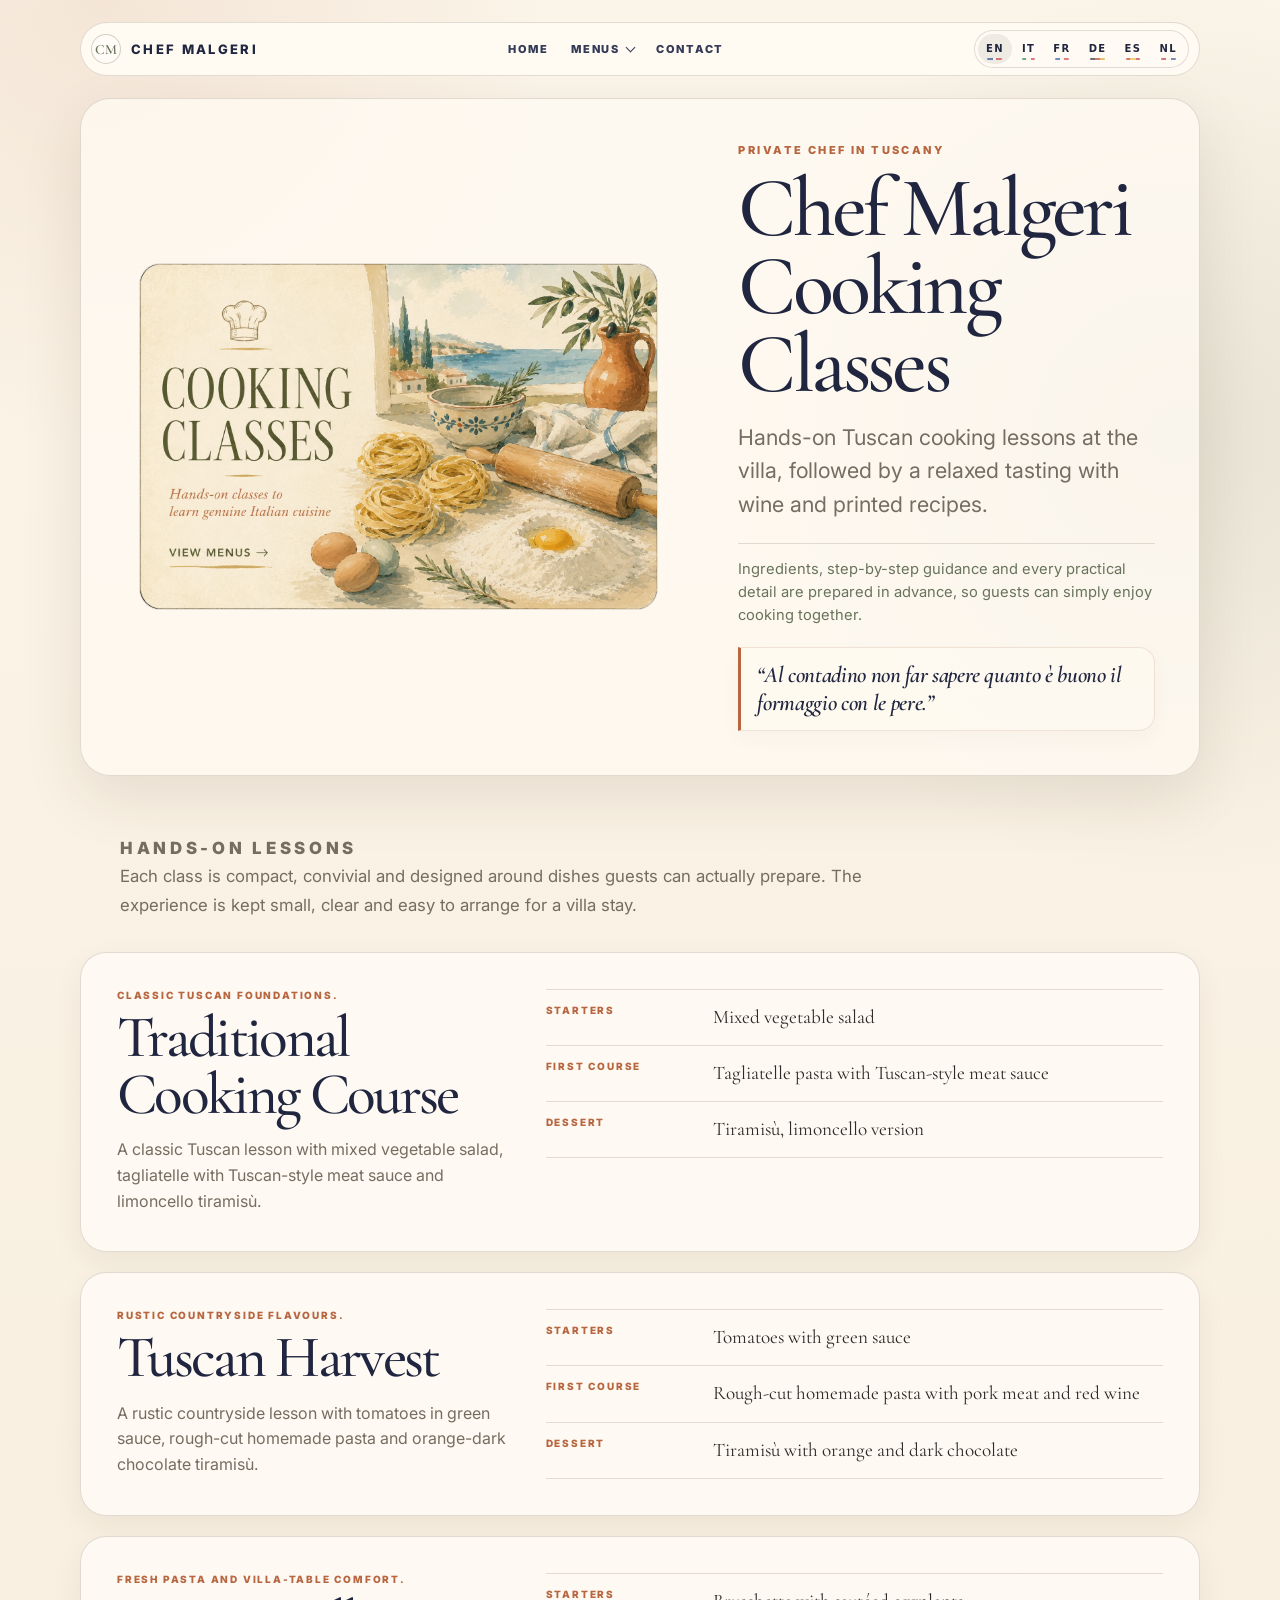
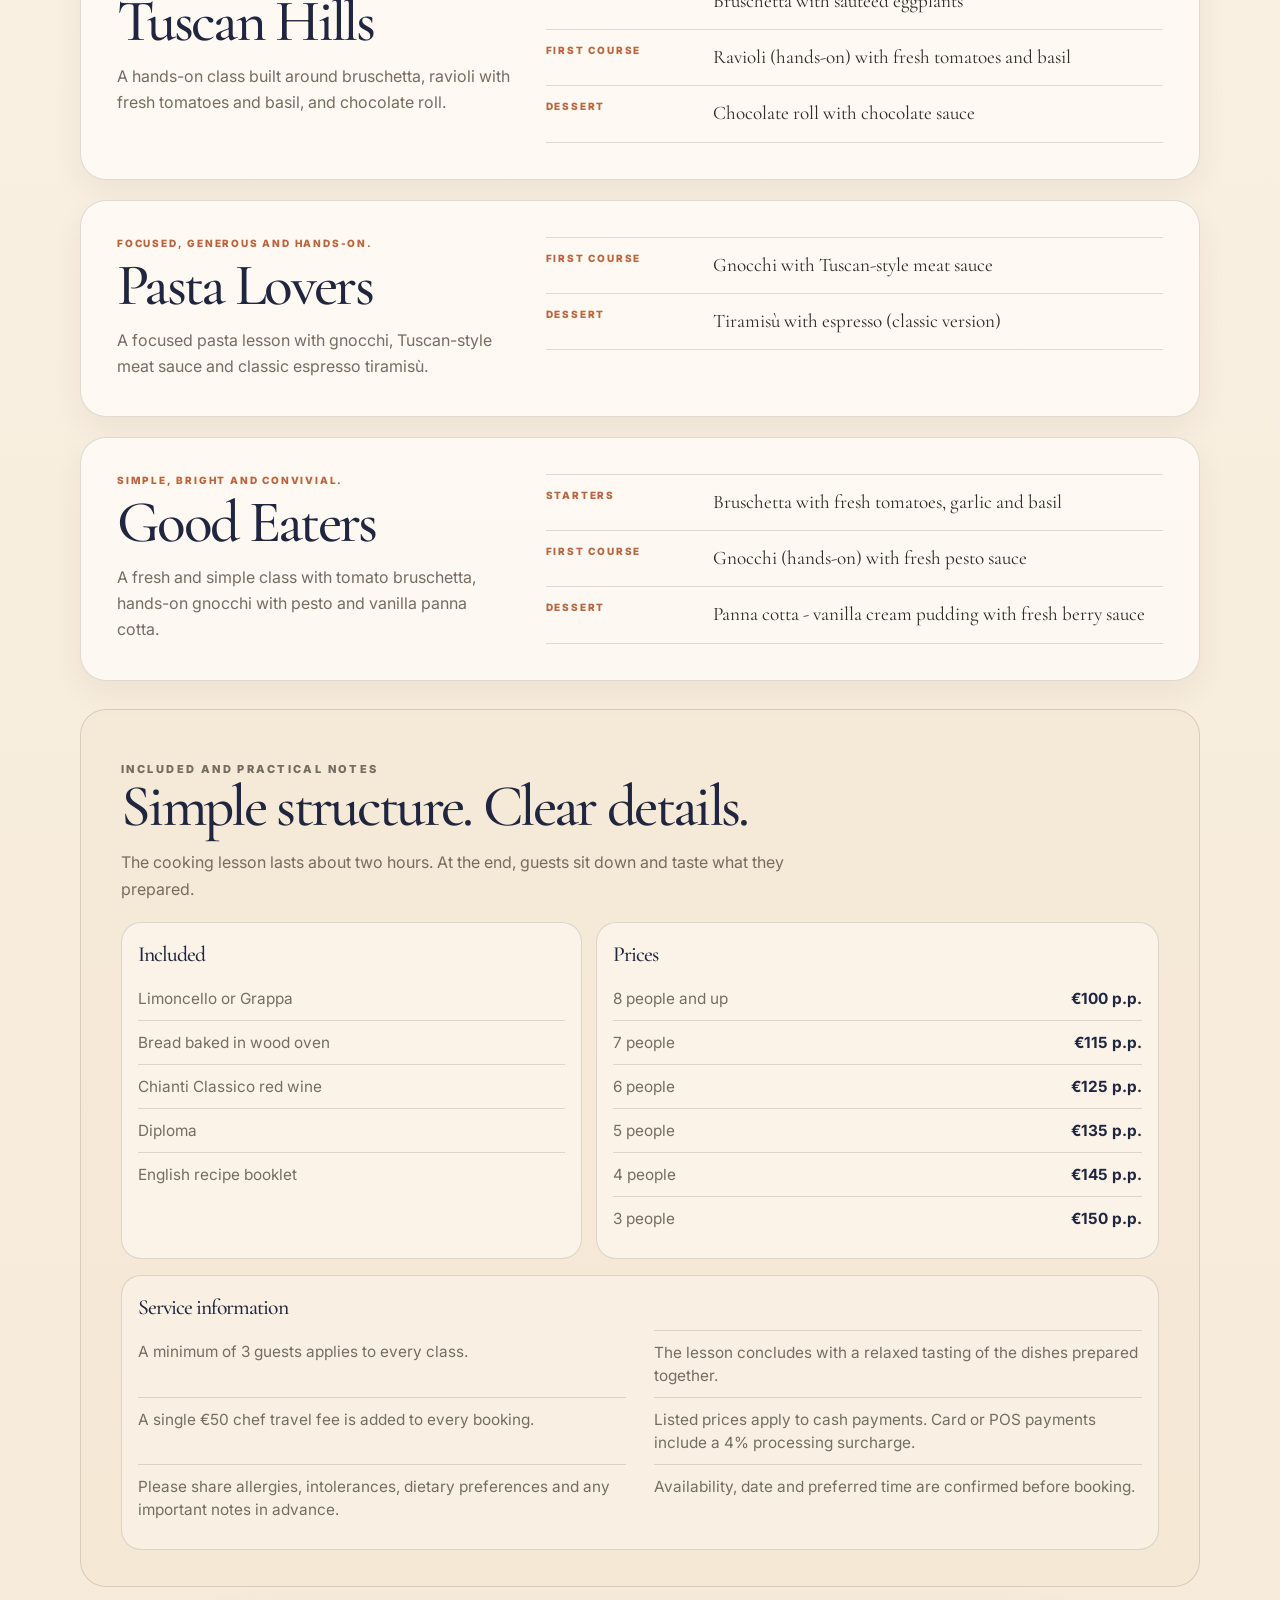
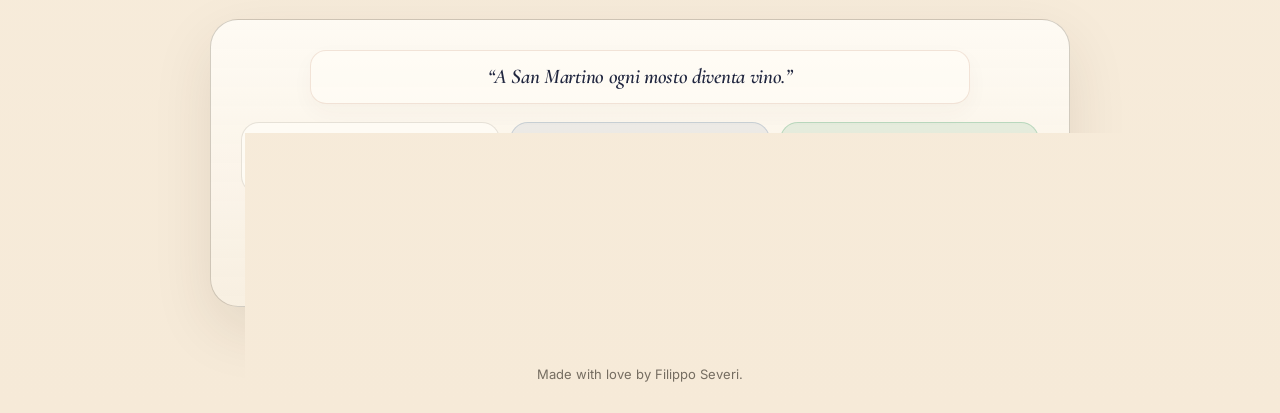
==== commit fca352df: "Add premium site welcome reveal" ====
--- a/cooking-classes/index.html
+++ b/cooking-classes/index.html
@@ -10,7 +10,8 @@
 <meta content="Chef Malgeri · Cooking Classes" property="og:title"/>
 <meta content="Hands-on Tuscan cooking classes at the villa, followed by a relaxed tasting with wine and printed recipes." property="og:description"/>
 <meta content="website" property="og:type"/>
-<link href="assets/site.css" rel="stylesheet"/>
+<script>try{if(!sessionStorage.getItem("chefMalgeriWelcomeShown")){document.documentElement.classList.add("chef-welcome");sessionStorage.setItem("chefMalgeriWelcomeShown","1")}}catch(e){document.documentElement.classList.add("chef-welcome")}</script>
+<link href="assets/site.css?v=20260714-2" rel="stylesheet"/>
 <meta content="https://filippo-chef-malgeri.moghito.com/cooking-classes/" property="og:url"/><meta content="https://filippo-chef-malgeri.moghito.com/assets/og-cooking-classes.jpg" property="og:image"/><meta content="https://filippo-chef-malgeri.moghito.com/assets/og-cooking-classes.jpg" property="og:image:secure_url"/><meta content="image/jpeg" property="og:image:type"/><meta content="1600" property="og:image:width"/><meta content="840" property="og:image:height"/><meta content="Watercolor Tuscan cooking class with handmade pasta and a coastal villa landscape." property="og:image:alt"/><meta content="Chef Malgeri" property="og:site_name"/><meta content="en_GB" property="og:locale"/><meta content="summary_large_image" name="twitter:card"/><meta content="Chef Malgeri · Cooking Classes" name="twitter:title"/><meta content="Hands-on Tuscan cooking classes at the villa, followed by a relaxed tasting with wine and printed recipes." name="twitter:description"/><meta content="https://filippo-chef-malgeri.moghito.com/assets/og-cooking-classes.jpg" name="twitter:image"/><meta content="Watercolor Tuscan cooking class with handmade pasta and a coastal villa landscape." name="twitter:image:alt"/><link href="https://filippo-chef-malgeri.moghito.com/cooking-classes/" rel="canonical"/><link href="https://fonts.googleapis.com" rel="preconnect"/><link crossorigin="" href="https://fonts.gstatic.com" rel="preconnect"/><link href="https://fonts.googleapis.com/css2?family=Cormorant+Garamond:wght@500;600;700&amp;family=Inter:wght@400;500;600;700;800&amp;display=swap" rel="stylesheet"/></head>
 <body data-contact-context="classes">
 <a class="skip-link" href="#classes">Skip to classes</a>
--- a/cooking-classes/assets/site.css
+++ b/cooking-classes/assets/site.css
@@ -711,3 +711,16 @@
 }
 .site-header .nav-dropdown{align-self:center!important;}
 .italian-quote cite{display:none!important;}
+
+/* v16 premium first-visit reveal */
+html.chef-welcome body::before,html.chef-welcome body::after{position:fixed;pointer-events:none;}
+html.chef-welcome body::before{content:"";inset:0;z-index:2147483646;background:radial-gradient(circle at 50% 44%,rgba(255,252,245,.64),rgba(244,231,207,.90) 56%,rgba(232,215,185,.96)),rgba(251,244,231,.92);-webkit-backdrop-filter:blur(18px) saturate(.82);backdrop-filter:blur(18px) saturate(.82);animation:chef-welcome-veil 1.12s cubic-bezier(.22,.78,.24,1) forwards;}
+html.chef-welcome body::after{content:"CM";left:50%;top:50%;z-index:2147483647;width:76px;height:76px;display:grid;place-items:center;border:1px solid rgba(87,65,42,.30);border-radius:50%;color:#657258;background:rgba(255,253,248,.82);box-shadow:0 18px 52px rgba(75,48,22,.14);font:700 23px/1 "Cormorant Garamond",Georgia,serif;letter-spacing:.04em;transform:translate(-50%,-50%);animation:chef-welcome-mark 1.02s cubic-bezier(.22,.78,.24,1) forwards;}
+html.chef-welcome .site-header{animation:chef-welcome-header .94s .10s cubic-bezier(.22,.78,.24,1) both;}
+html.chef-welcome main,html.chef-welcome .site-footer{animation:chef-welcome-content 1.04s .14s cubic-bezier(.22,.78,.24,1) both;}
+@keyframes chef-welcome-veil{0%,18%{opacity:1}100%{opacity:0;visibility:hidden}}
+@keyframes chef-welcome-mark{0%{opacity:0;transform:translate(-50%,-50%) scale(.86);filter:blur(7px)}24%{opacity:1;transform:translate(-50%,-50%) scale(1);filter:blur(0)}66%{opacity:1;transform:translate(-50%,-50%) scale(1);filter:blur(0)}100%{opacity:0;transform:translate(-50%,-54%) scale(1.04);filter:blur(2px);visibility:hidden}}
+@keyframes chef-welcome-header{from{opacity:0;transform:translateY(-8px);filter:blur(8px)}to{opacity:1;transform:translateY(0);filter:blur(0)}}
+@keyframes chef-welcome-content{from{opacity:.18;transform:translateY(10px) scale(.996);filter:blur(12px)}to{opacity:1;transform:translateY(0) scale(1);filter:blur(0)}}
+@media(max-width:640px){html.chef-welcome body::after{width:66px;height:66px;font-size:20px}}
+@media(prefers-reduced-motion:reduce){html.chef-welcome body::before,html.chef-welcome body::after{display:none!important}html.chef-welcome .site-header,html.chef-welcome main,html.chef-welcome .site-footer{animation:none!important}}
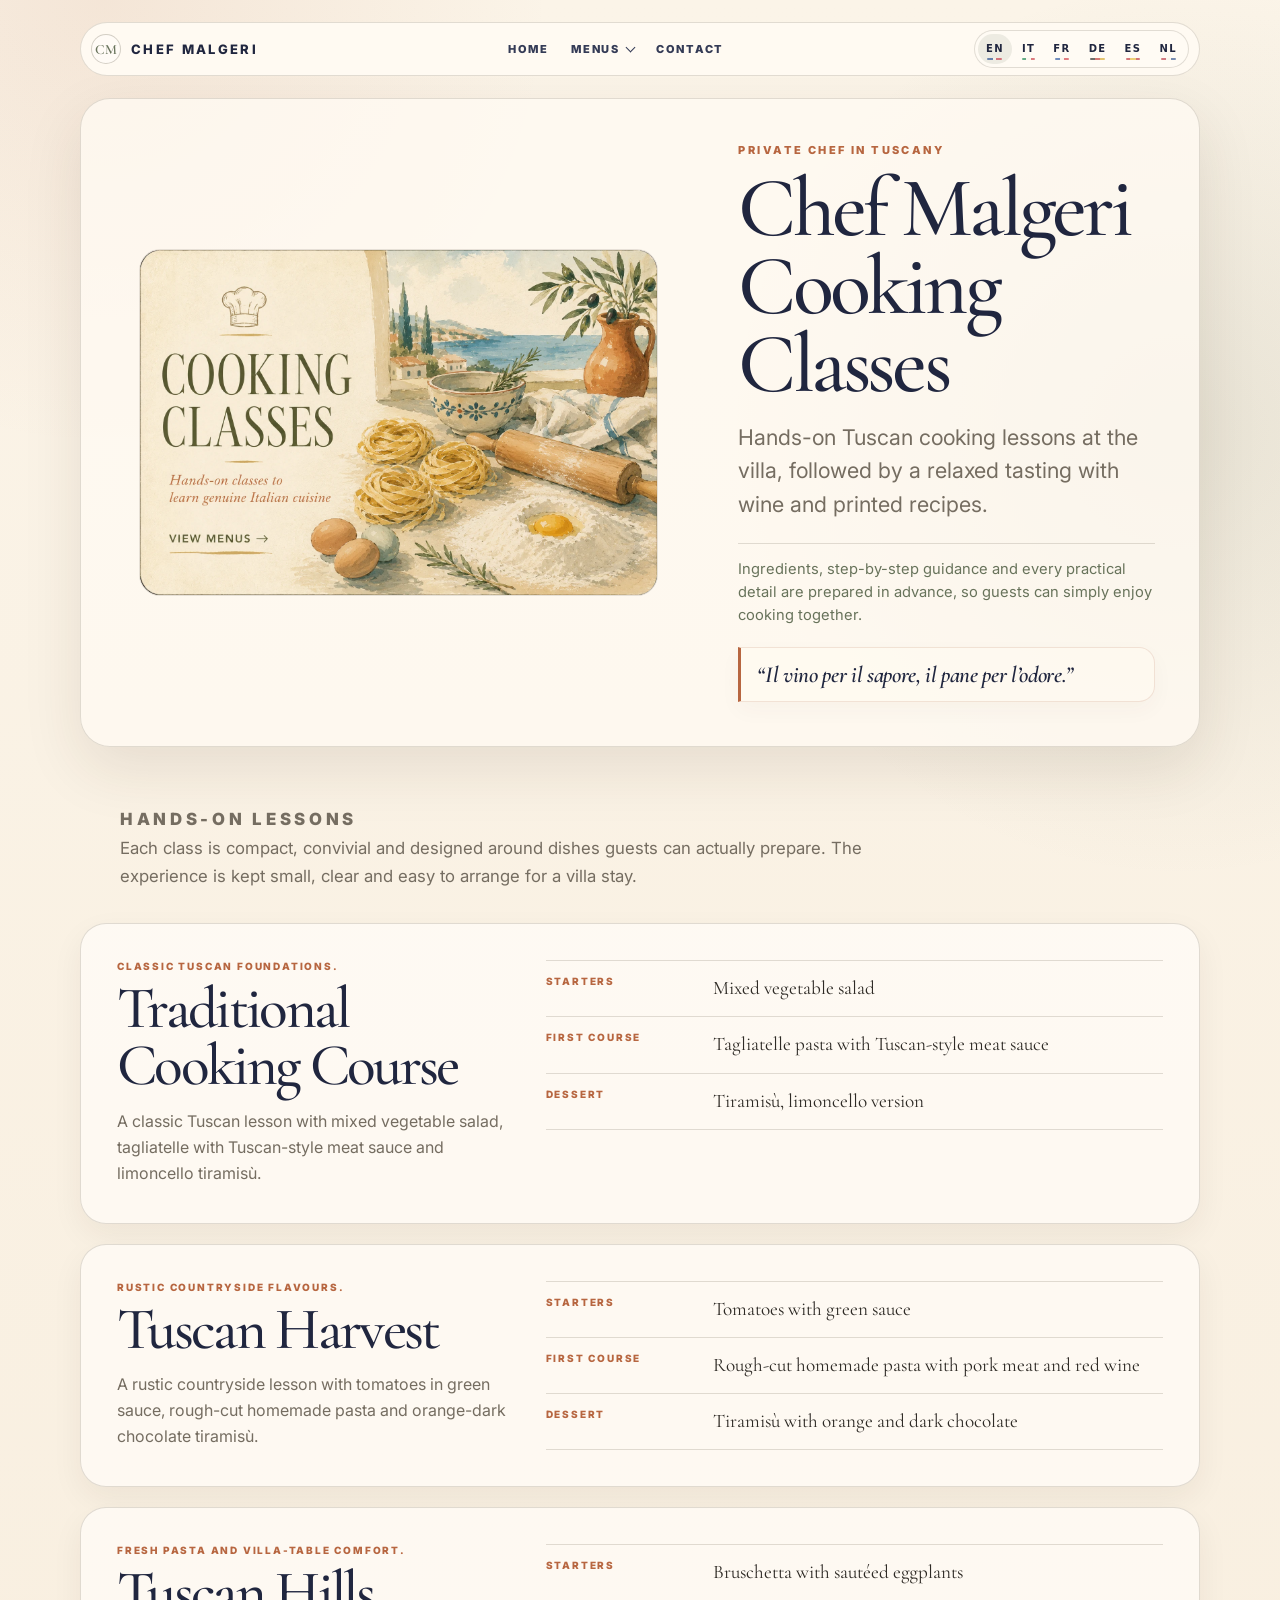
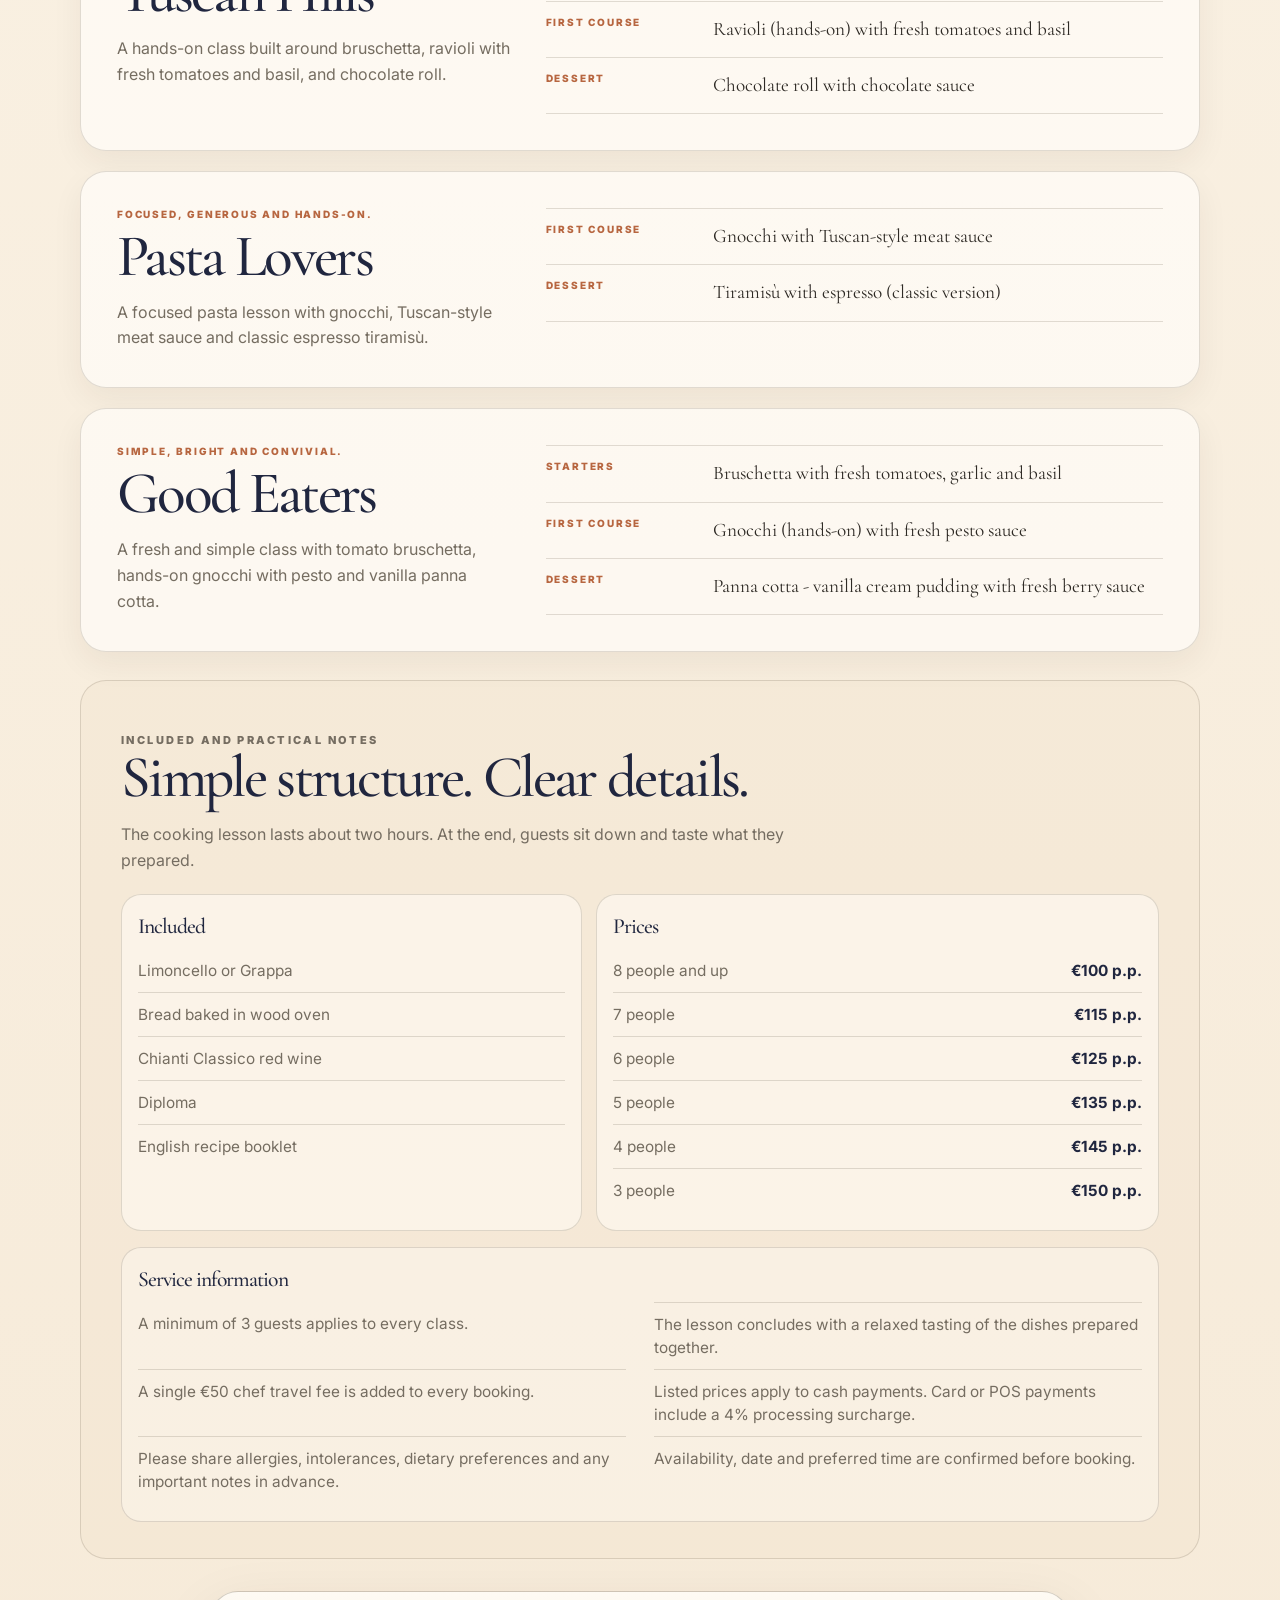
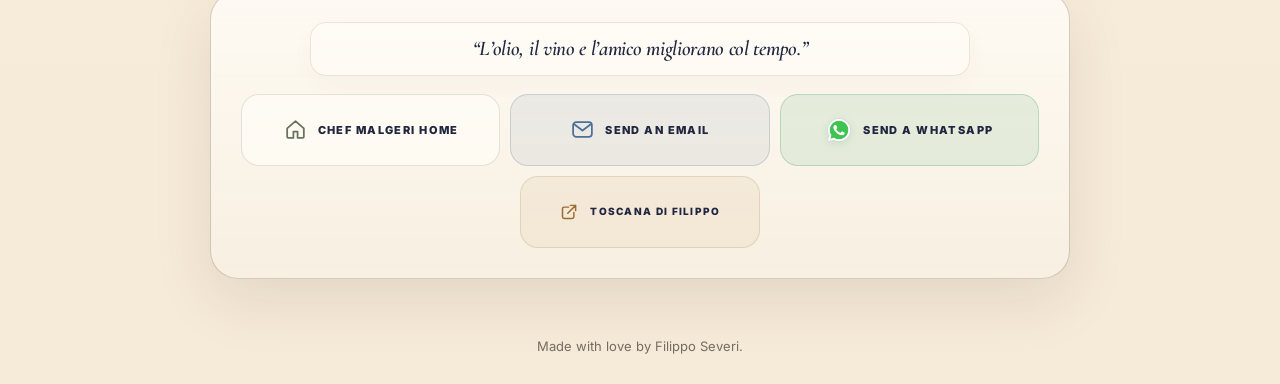
==== commit a5dadba8: "Fix welcome visibility and compact mobile hero" ====
--- a/cooking-classes/index.html
+++ b/cooking-classes/index.html
@@ -10,8 +10,8 @@
 <meta content="Chef Malgeri · Cooking Classes" property="og:title"/>
 <meta content="Hands-on Tuscan cooking classes at the villa, followed by a relaxed tasting with wine and printed recipes." property="og:description"/>
 <meta content="website" property="og:type"/>
-<script>try{if(!sessionStorage.getItem("chefMalgeriWelcomeShown")){document.documentElement.classList.add("chef-welcome");sessionStorage.setItem("chefMalgeriWelcomeShown","1")}}catch(e){document.documentElement.classList.add("chef-welcome")}</script>
-<link href="assets/site.css?v=20260714-2" rel="stylesheet"/>
+<script>try{if(!sessionStorage.getItem("chefMalgeriWelcomeShownV2")){document.documentElement.classList.add("chef-welcome");sessionStorage.setItem("chefMalgeriWelcomeShownV2","1")}}catch(e){document.documentElement.classList.add("chef-welcome")}</script>
+<link href="assets/site.css?v=20260714-3" rel="stylesheet"/>
 <meta content="https://filippo-chef-malgeri.moghito.com/cooking-classes/" property="og:url"/><meta content="https://filippo-chef-malgeri.moghito.com/assets/og-cooking-classes.jpg" property="og:image"/><meta content="https://filippo-chef-malgeri.moghito.com/assets/og-cooking-classes.jpg" property="og:image:secure_url"/><meta content="image/jpeg" property="og:image:type"/><meta content="1600" property="og:image:width"/><meta content="840" property="og:image:height"/><meta content="Watercolor Tuscan cooking class with handmade pasta and a coastal villa landscape." property="og:image:alt"/><meta content="Chef Malgeri" property="og:site_name"/><meta content="en_GB" property="og:locale"/><meta content="summary_large_image" name="twitter:card"/><meta content="Chef Malgeri · Cooking Classes" name="twitter:title"/><meta content="Hands-on Tuscan cooking classes at the villa, followed by a relaxed tasting with wine and printed recipes." name="twitter:description"/><meta content="https://filippo-chef-malgeri.moghito.com/assets/og-cooking-classes.jpg" name="twitter:image"/><meta content="Watercolor Tuscan cooking class with handmade pasta and a coastal villa landscape." name="twitter:image:alt"/><link href="https://filippo-chef-malgeri.moghito.com/cooking-classes/" rel="canonical"/><link href="https://fonts.googleapis.com" rel="preconnect"/><link crossorigin="" href="https://fonts.gstatic.com" rel="preconnect"/><link href="https://fonts.googleapis.com/css2?family=Cormorant+Garamond:wght@500;600;700&amp;family=Inter:wght@400;500;600;700;800&amp;display=swap" rel="stylesheet"/></head>
 <body data-contact-context="classes">
 <a class="skip-link" href="#classes">Skip to classes</a>
--- a/cooking-classes/assets/site.css
+++ b/cooking-classes/assets/site.css
@@ -723,4 +723,6 @@
 @keyframes chef-welcome-header{from{opacity:0;transform:translateY(-8px);filter:blur(8px)}to{opacity:1;transform:translateY(0);filter:blur(0)}}
 @keyframes chef-welcome-content{from{opacity:.18;transform:translateY(10px) scale(.996);filter:blur(12px)}to{opacity:1;transform:translateY(0) scale(1);filter:blur(0)}}
 @media(max-width:640px){html.chef-welcome body::after{width:66px;height:66px;font-size:20px}}
-@media(prefers-reduced-motion:reduce){html.chef-welcome body::before,html.chef-welcome body::after{display:none!important}html.chef-welcome .site-header,html.chef-welcome main,html.chef-welcome .site-footer{animation:none!important}}+@keyframes chef-welcome-soft-fade{0%,34%{opacity:1}100%{opacity:0;visibility:hidden}}
+@keyframes chef-welcome-soft-content{from{opacity:.72}to{opacity:1}}
+@media(prefers-reduced-motion:reduce){html.chef-welcome body::before{display:block!important;-webkit-backdrop-filter:none!important;backdrop-filter:none!important;animation:chef-welcome-soft-fade .78s ease-out forwards!important}html.chef-welcome body::after{display:grid!important;filter:none!important;transform:translate(-50%,-50%)!important;animation:chef-welcome-soft-fade .68s ease-out forwards!important}html.chef-welcome .site-header,html.chef-welcome main,html.chef-welcome .site-footer{filter:none!important;transform:none!important;animation:chef-welcome-soft-content .58s ease-out both!important}}
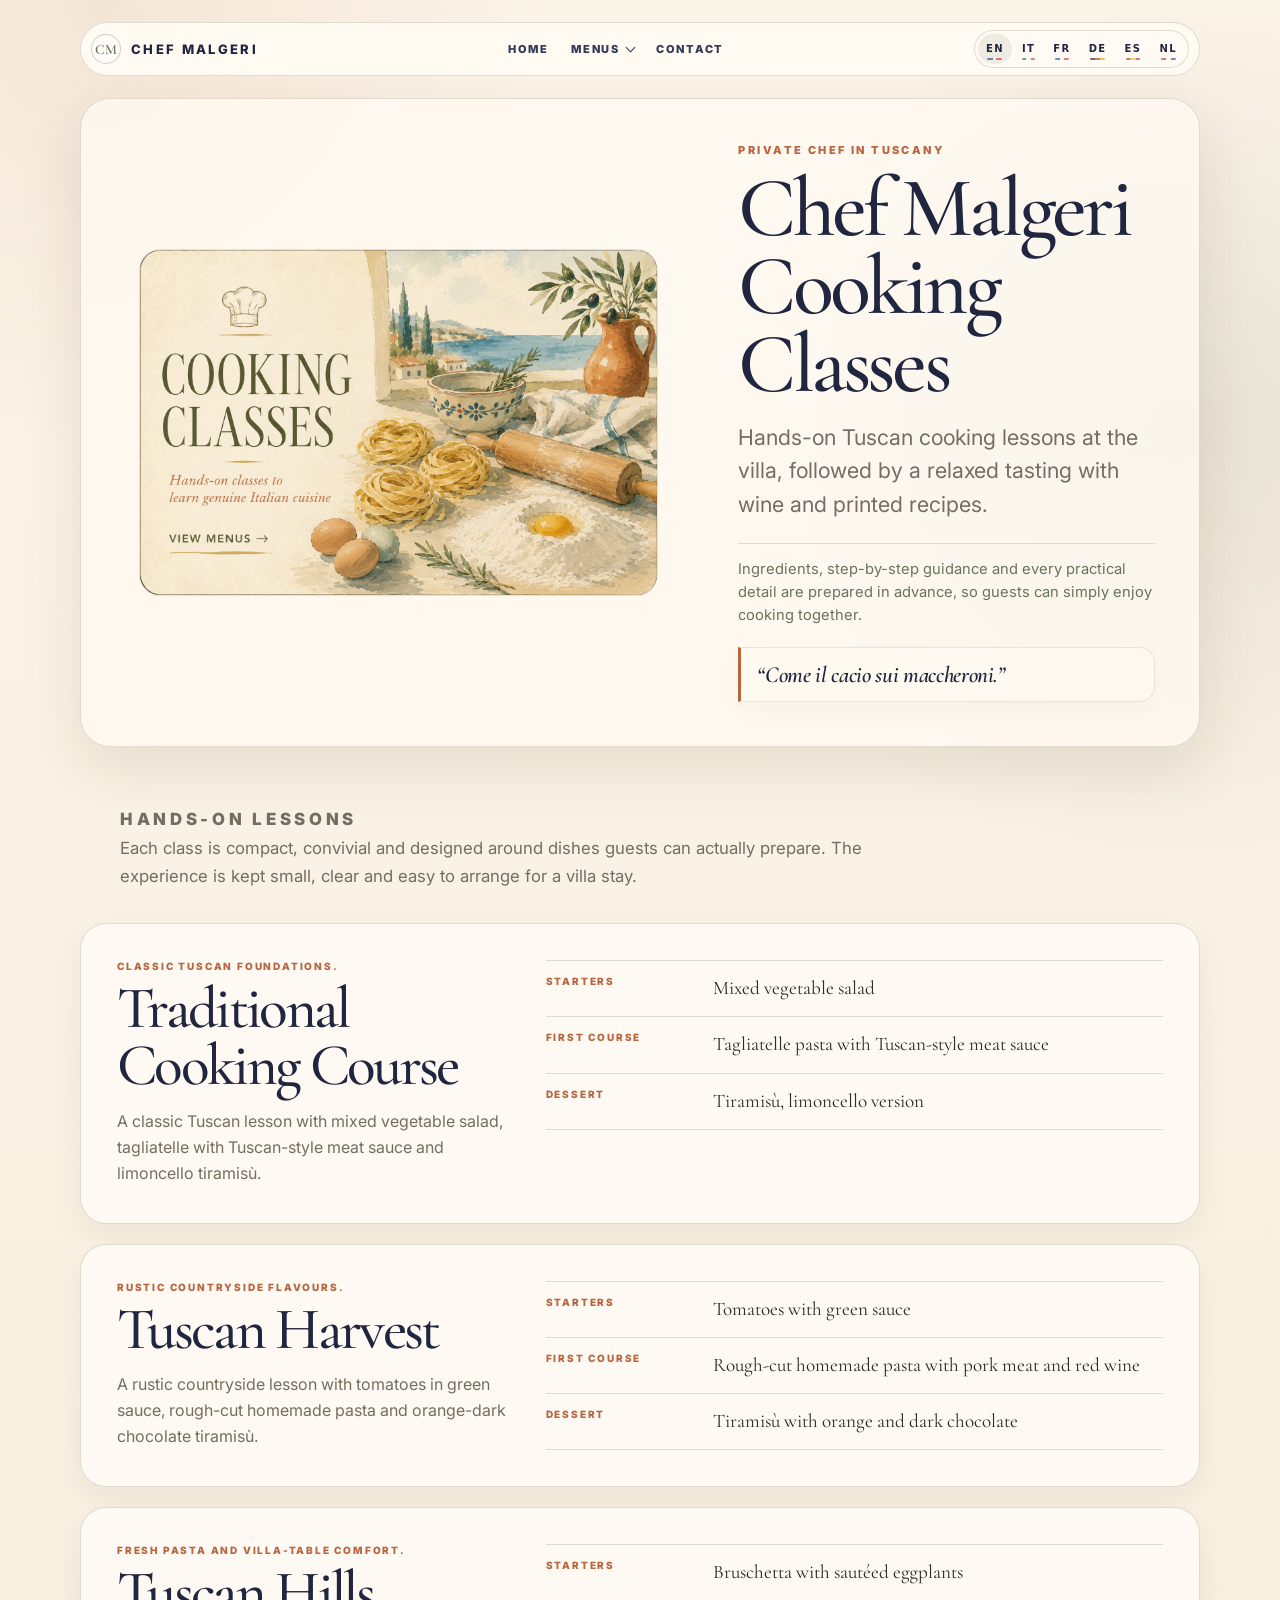
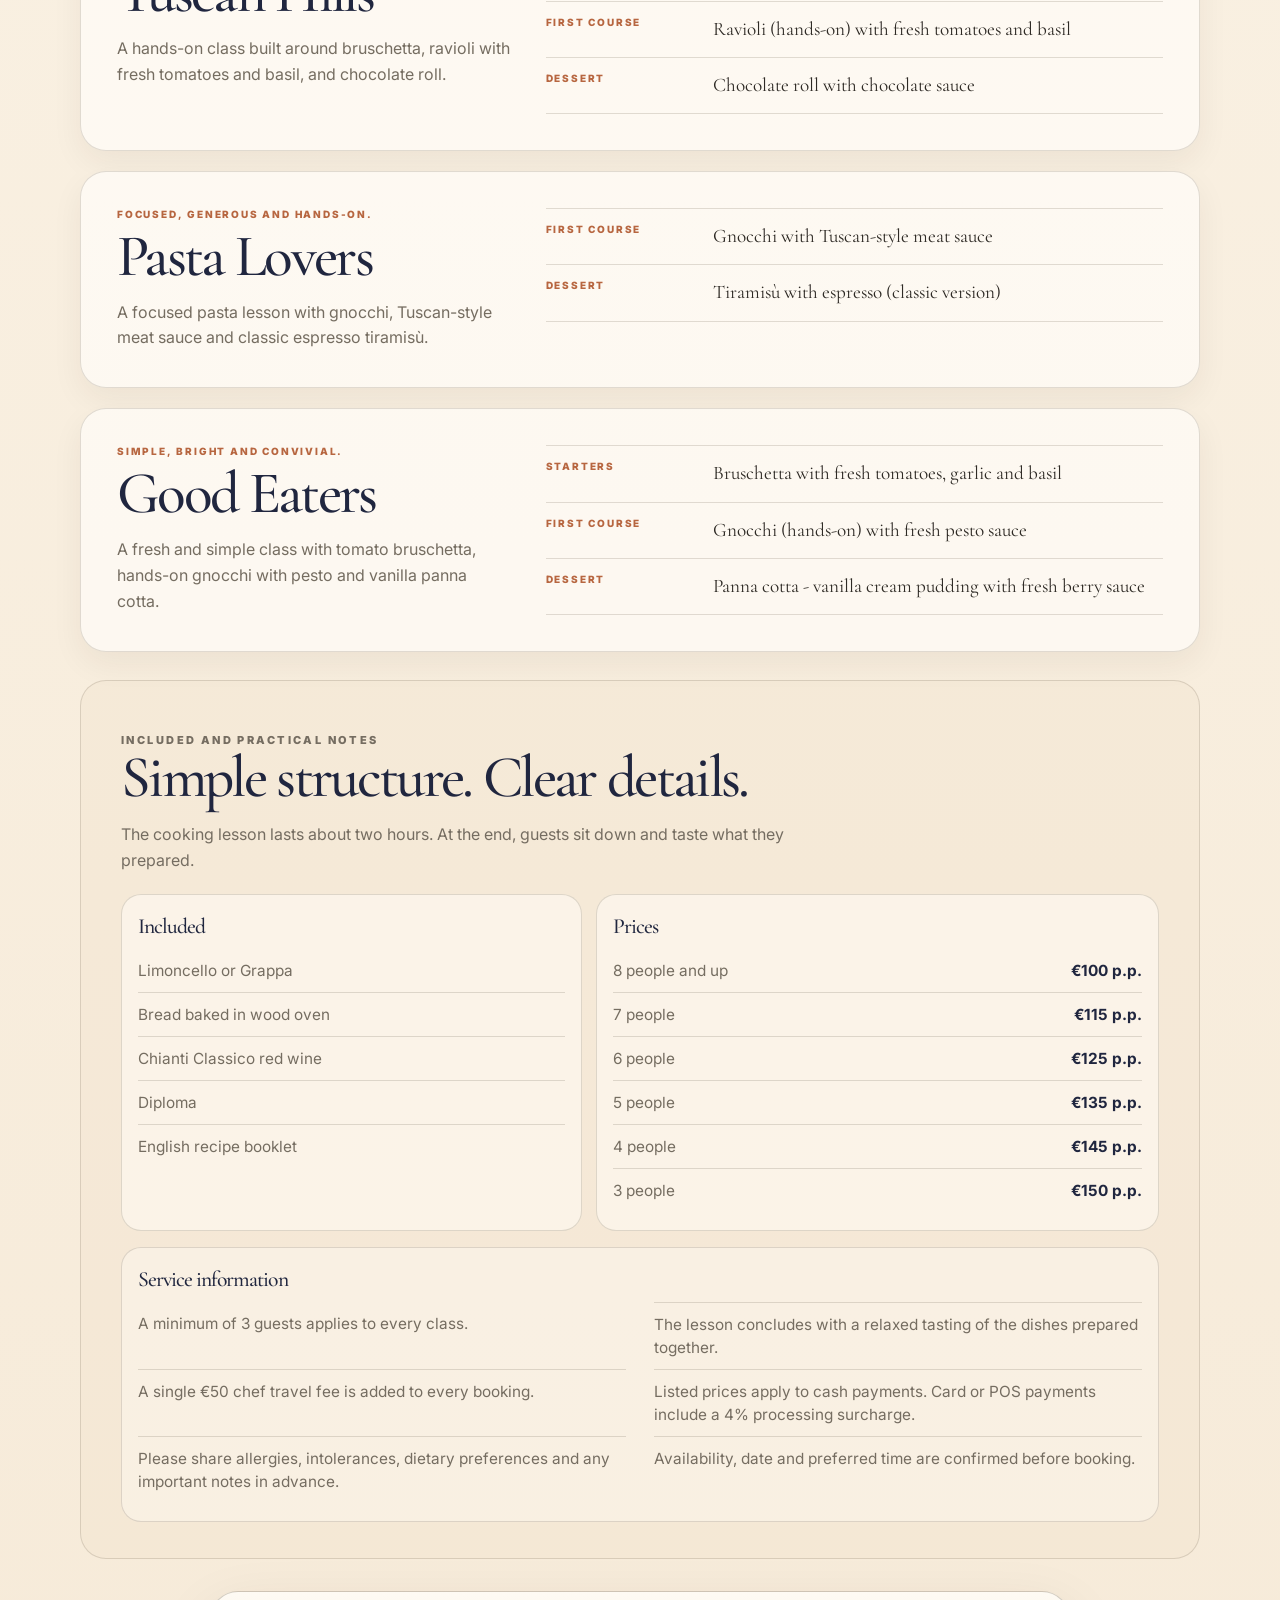
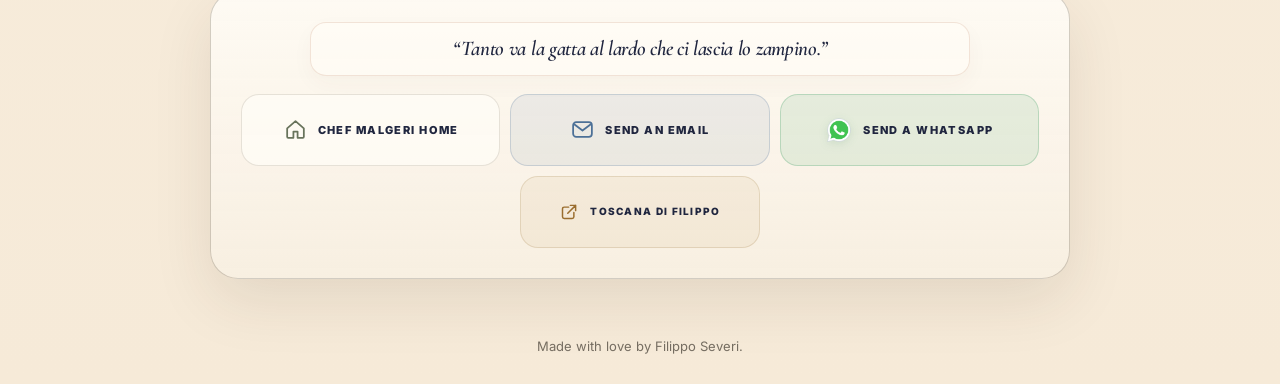
==== commit ac61c24d: "Replay welcome effect on home" ====
--- a/cooking-classes/index.html
+++ b/cooking-classes/index.html
@@ -10,7 +10,7 @@
 <meta content="Chef Malgeri · Cooking Classes" property="og:title"/>
 <meta content="Hands-on Tuscan cooking classes at the villa, followed by a relaxed tasting with wine and printed recipes." property="og:description"/>
 <meta content="website" property="og:type"/>
-<script>try{if(!sessionStorage.getItem("chefMalgeriWelcomeShownV2")){document.documentElement.classList.add("chef-welcome");sessionStorage.setItem("chefMalgeriWelcomeShownV2","1")}}catch(e){document.documentElement.classList.add("chef-welcome")}</script>
+<script>try{if(!sessionStorage.getItem("chefMalgeriWelcomeShownV3")){document.documentElement.classList.add("chef-welcome");sessionStorage.setItem("chefMalgeriWelcomeShownV3","1")}}catch(e){document.documentElement.classList.add("chef-welcome")}</script>
 <link href="assets/site.css?v=20260714-3" rel="stylesheet"/>
 <meta content="https://filippo-chef-malgeri.moghito.com/cooking-classes/" property="og:url"/><meta content="https://filippo-chef-malgeri.moghito.com/assets/og-cooking-classes.jpg" property="og:image"/><meta content="https://filippo-chef-malgeri.moghito.com/assets/og-cooking-classes.jpg" property="og:image:secure_url"/><meta content="image/jpeg" property="og:image:type"/><meta content="1600" property="og:image:width"/><meta content="840" property="og:image:height"/><meta content="Watercolor Tuscan cooking class with handmade pasta and a coastal villa landscape." property="og:image:alt"/><meta content="Chef Malgeri" property="og:site_name"/><meta content="en_GB" property="og:locale"/><meta content="summary_large_image" name="twitter:card"/><meta content="Chef Malgeri · Cooking Classes" name="twitter:title"/><meta content="Hands-on Tuscan cooking classes at the villa, followed by a relaxed tasting with wine and printed recipes." name="twitter:description"/><meta content="https://filippo-chef-malgeri.moghito.com/assets/og-cooking-classes.jpg" name="twitter:image"/><meta content="Watercolor Tuscan cooking class with handmade pasta and a coastal villa landscape." name="twitter:image:alt"/><link href="https://filippo-chef-malgeri.moghito.com/cooking-classes/" rel="canonical"/><link href="https://fonts.googleapis.com" rel="preconnect"/><link crossorigin="" href="https://fonts.gstatic.com" rel="preconnect"/><link href="https://fonts.googleapis.com/css2?family=Cormorant+Garamond:wght@500;600;700&amp;family=Inter:wght@400;500;600;700;800&amp;display=swap" rel="stylesheet"/></head>
 <body data-contact-context="classes">
